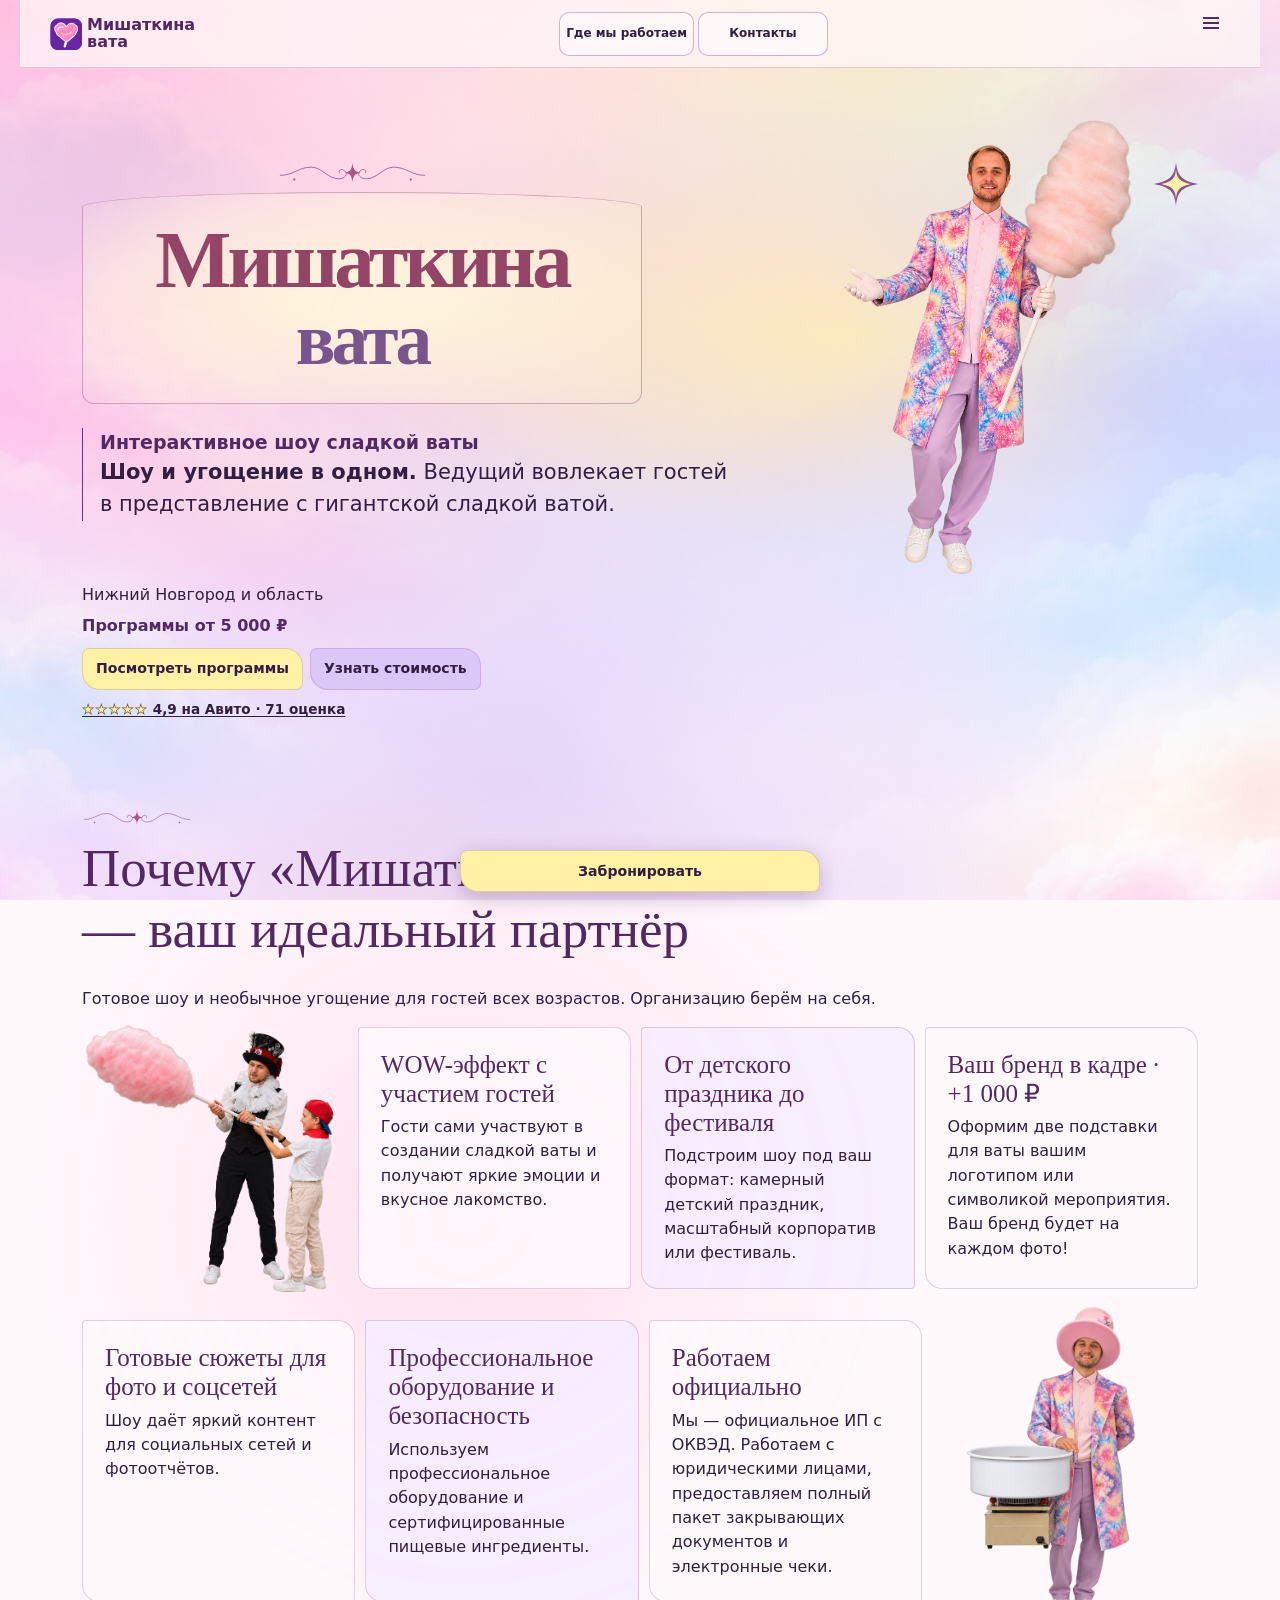
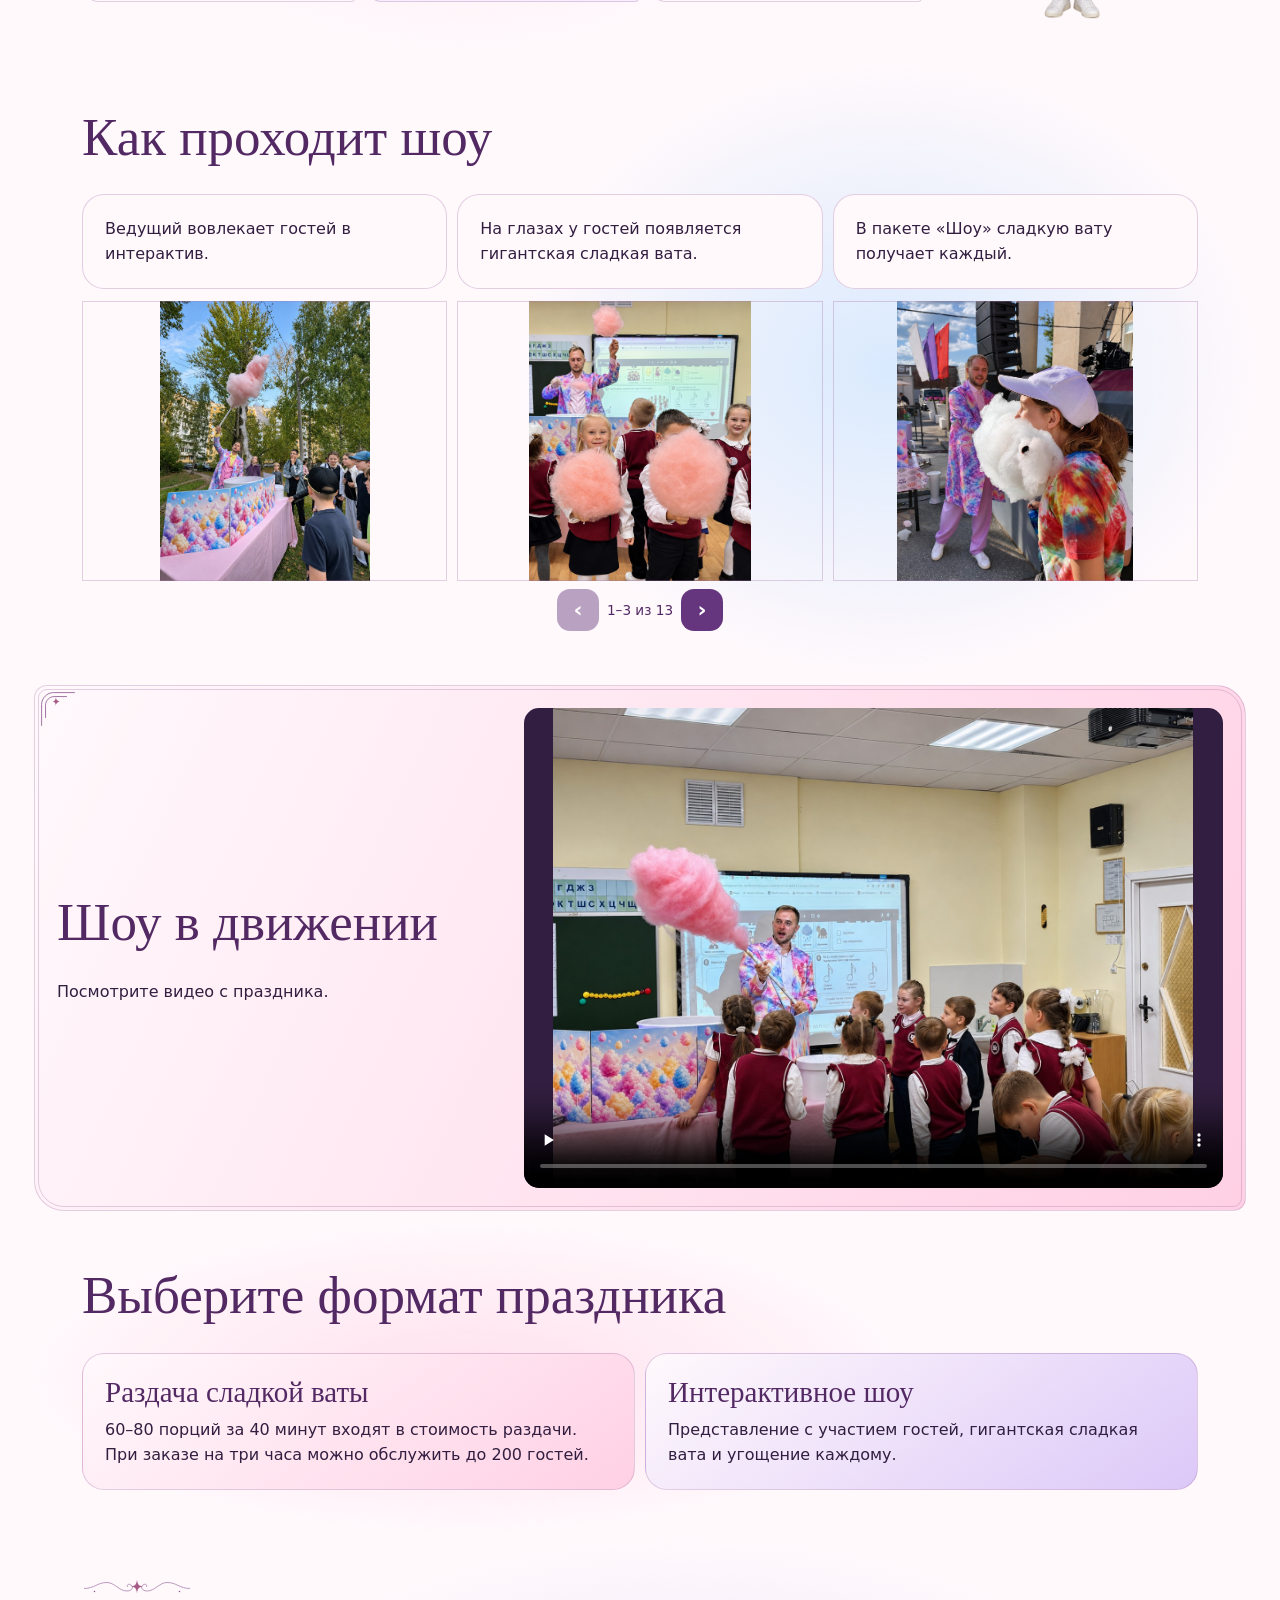
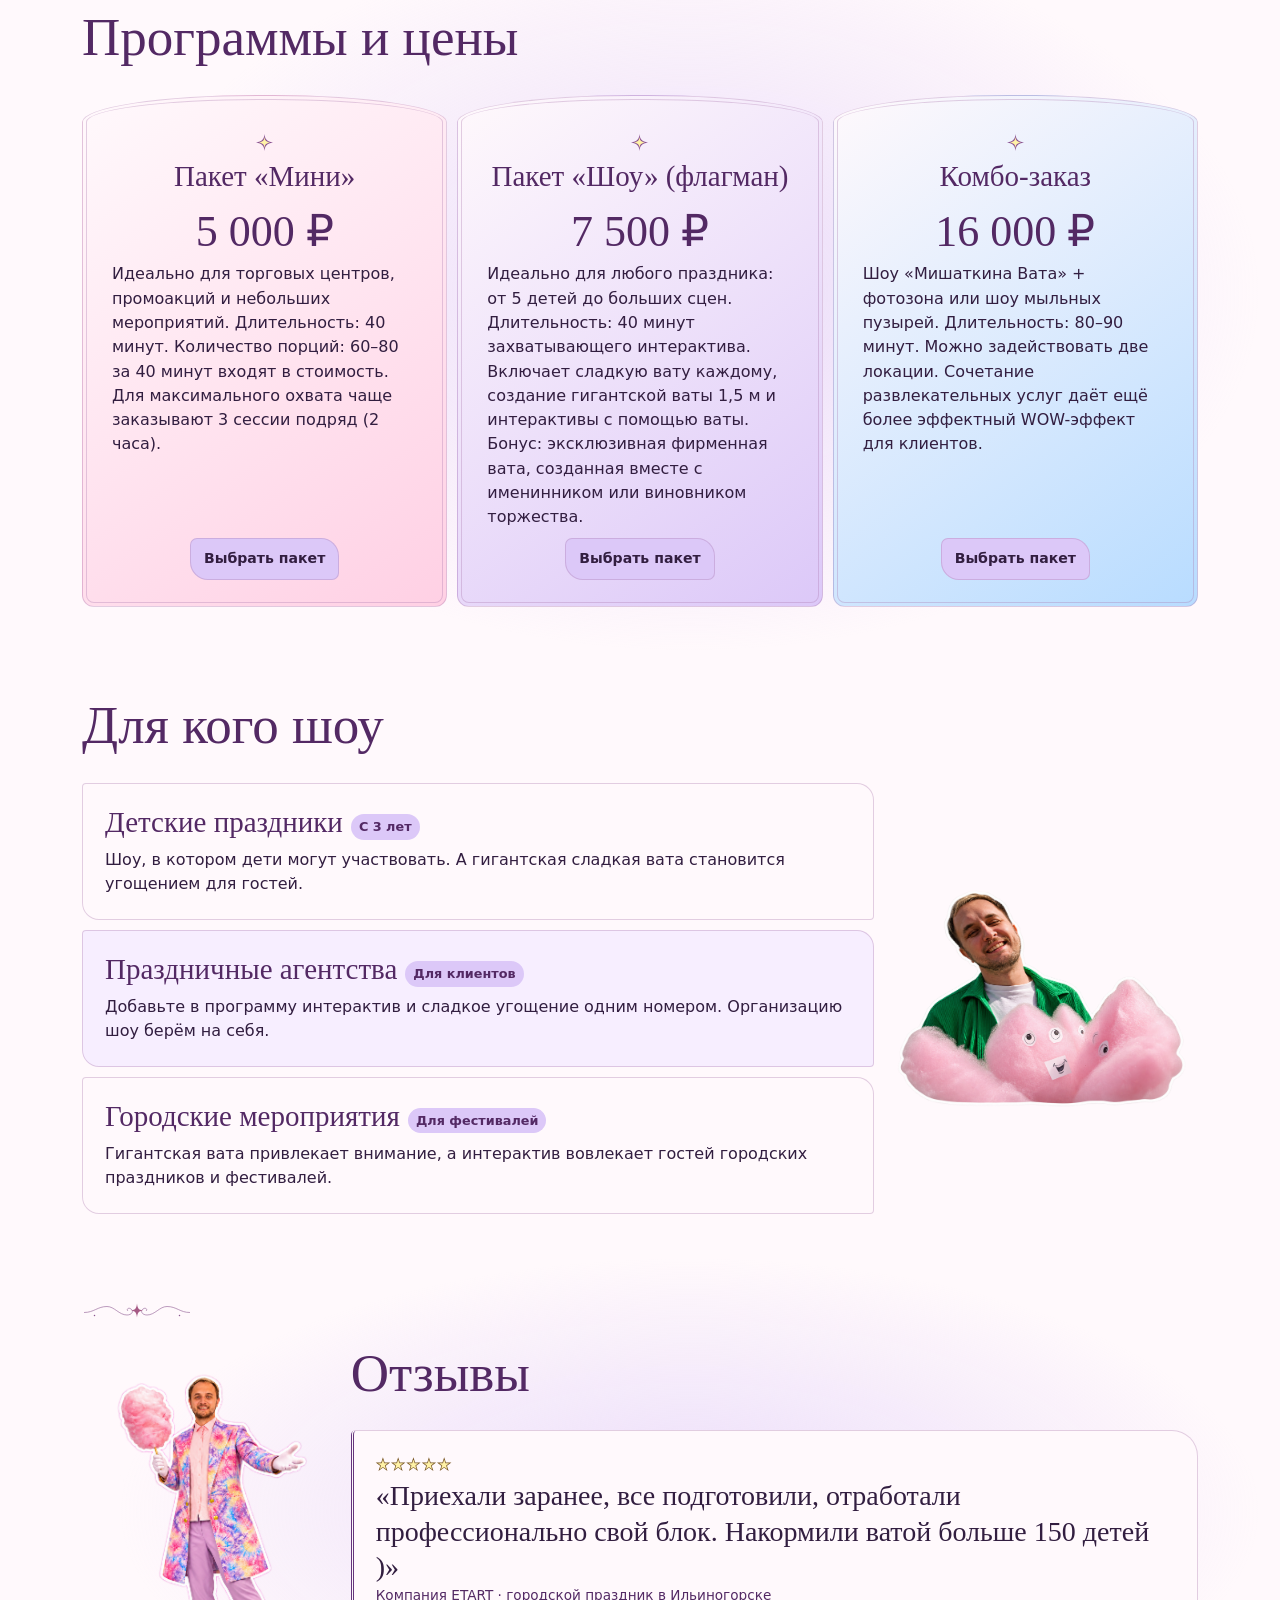
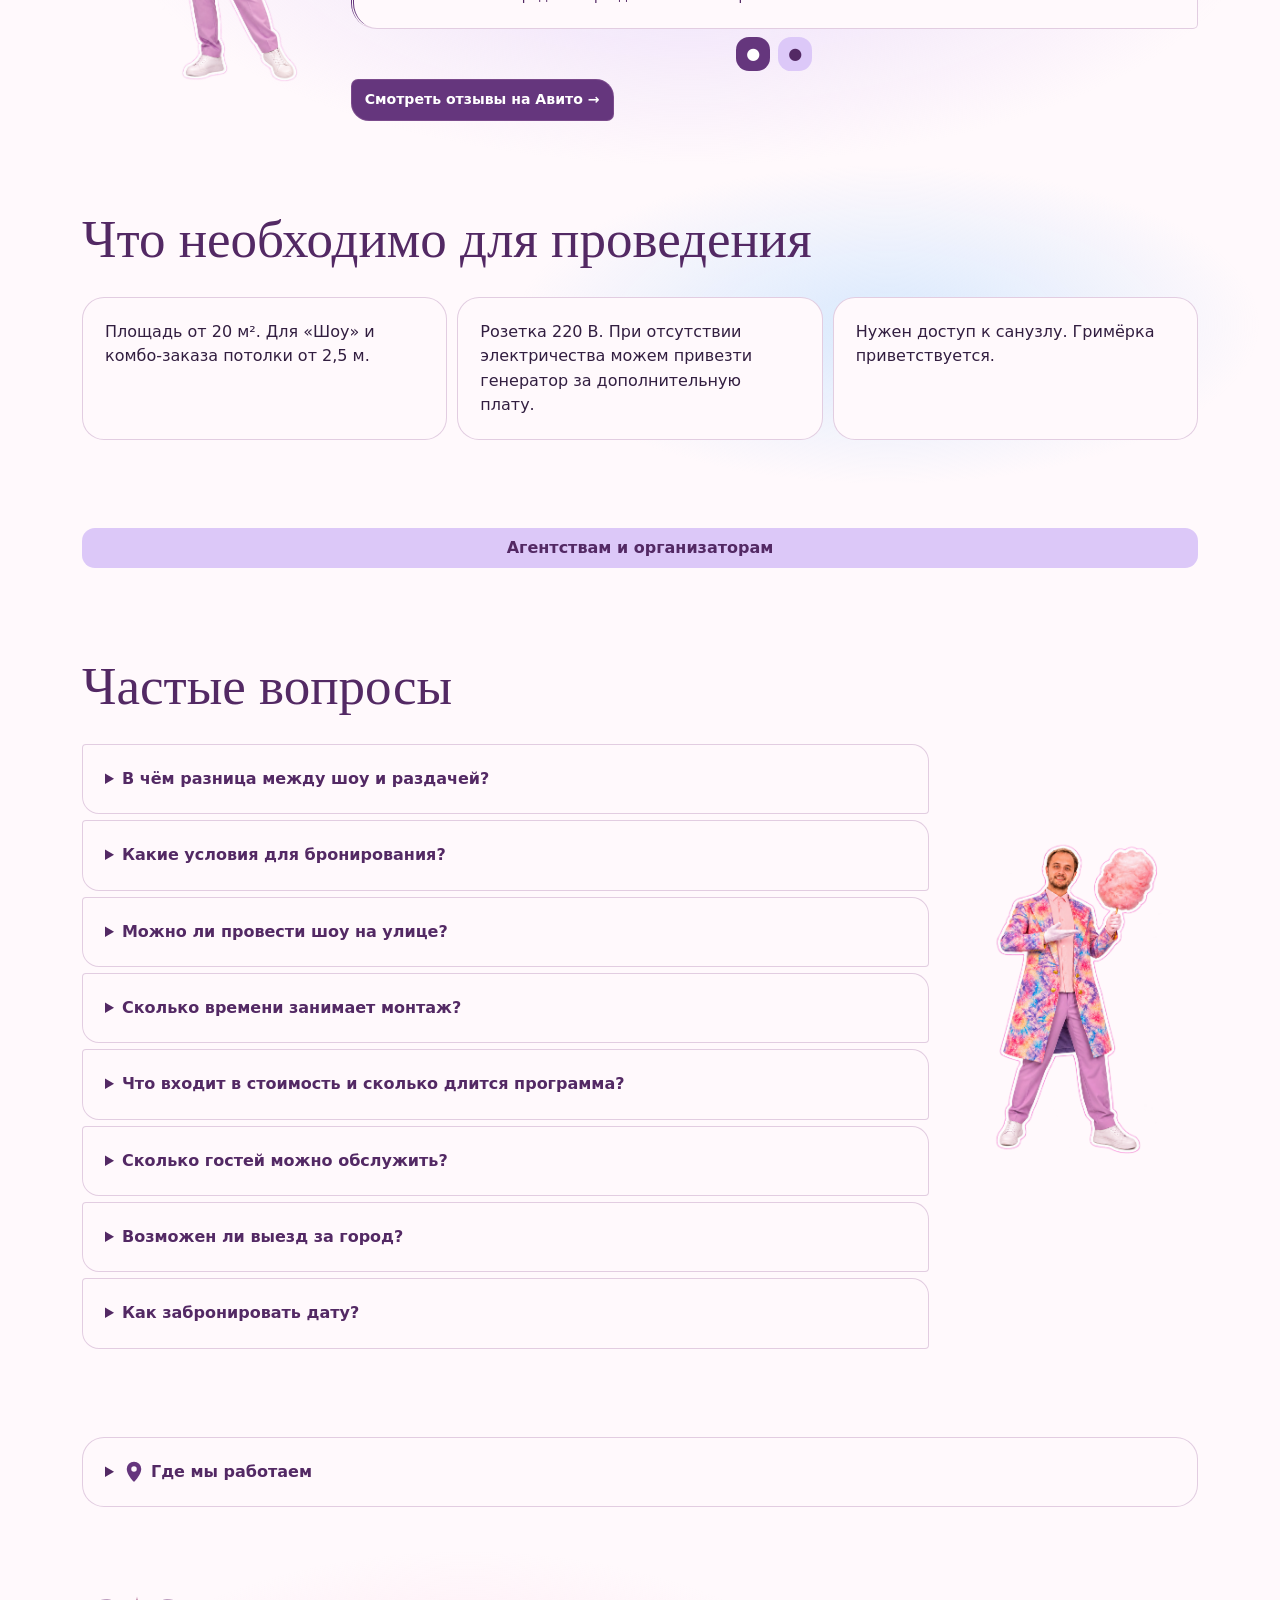
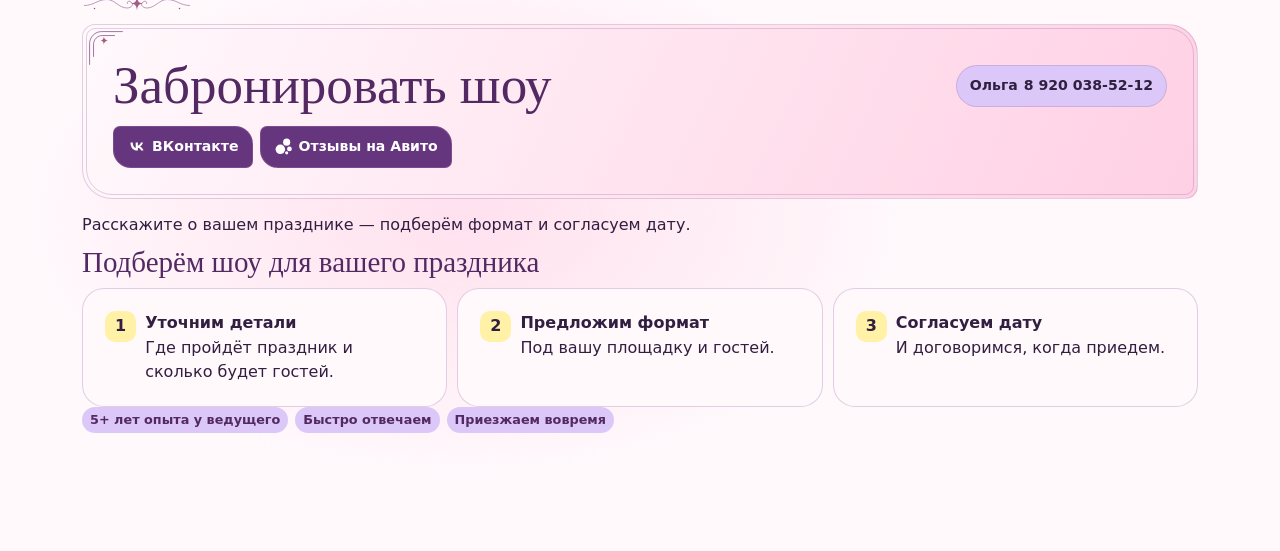
==== index.html @ 8c53e6db "Prepare Mishatkina Vata for GitHub Pages" ====
<!doctype html>
<html lang="ru">
<head><meta charset="utf-8"><meta name="viewport" content="width=device-width,initial-scale=1"><title>Мишаткина вата — шоу сладкой ваты в Нижнем Новгороде и области</title><meta name="description" content="Интерактивное шоу и раздача сладкой ваты в Нижнем Новгороде и области. Программы для праздников от 5 000 ₽."><link rel="icon" href="assets/heart.png"><link rel="stylesheet" href="style.css?v=booking-success"><script src="cases.js" defer></script><script src="site.js?v=pages-1" defer></script></head>
<body>
<header class="refined-header"><a class="brand" href="#top"><img src="assets/heart.png" width="36" height="36" alt=""><span>Мишаткина<br>вата</span></a><div class="header-flips"><details class="flip"><summary><span>Где мы работаем</span><span>Нижний Новгород и область</span></summary></details><details class="flip contact-flip"><summary aria-label="Контакты"><span>Контакты</span><span aria-hidden="true">×</span></summary><a href="tel:+79200385212"><span>Ольга</span><span>8 920 038-52-12</span></a></details></div><details id="menu"><summary aria-label="Меню">☰</summary><nav aria-label="Разделы сайта"><a href="#formats">Форматы</a><a href="#video">Видео</a><a href="#show">Как проходит шоу</a><a href="#prices">Программы и цены</a><a href="#reviews">Отзывы</a><a href="#region">Где мы работаем</a><a href="#partners">Партнёрство</a><a href="#faq">Частые вопросы</a><a href="#booking">Контакты и заявка</a></nav></details></header>
<main id="top">
<section class="intro">
<div class="intro-cover">
<div class="intro-copy">
<h1 class="carnival-title"><span>Мишаткина</span> <span>вата</span></h1>
<div class="intro-note">
<p class="intro-label">Интерактивное шоу сладкой ваты</p>
<p class="intro-description"><strong>Шоу и угощение в одном.</strong> Ведущий вовлекает гостей в представление с гигантской сладкой ватой.</p>
</div>
</div>
<img class="intro-host" src="assets/host.png" width="995" height="1580" alt="Ведущий с большой розовой сладкой ватой" fetchpriority="high">
</div>
<p>Нижний Новгород и область</p><p class="from">Программы от 5 000 ₽</p><div class="hero-actions"><a class="cta" href="#prices">Посмотреть программы</a><a class="cta secondary" href="#booking" data-book>Узнать стоимость</a></div>
<a class="rating" href="#reviews"><span class="rating-stars" aria-hidden="true">★★★★★</span> 4,9 на Авито · 71 оценка</a>
</section>
<section id="partners"><h2>Почему «Мишаткина Вата» — ваш идеальный партнёр</h2>
<p>Готовое шоу и необычное угощение для гостей всех возрастов. Организацию берём на себя.</p>
<div class="partner-layout"><div class="partner-row partner-row-left"><img src="assets/host-interactive.png" width="1254" height="1254" alt="Ведущий и ребёнок держат гигантскую сладкую вату" loading="lazy" decoding="async"><div class="perks"><article><h3>WOW-эффект с участием гостей</h3><p>Гости сами участвуют в создании сладкой ваты и получают яркие эмоции и вкусное лакомство.</p></article>
<article><h3>От детского праздника до фестиваля</h3><p>Подстроим шоу под ваш формат: камерный детский праздник, масштабный корпоратив или фестиваль.</p></article>
<article><h3>Ваш бренд в кадре · +1 000 ₽</h3><p>Оформим две подставки для ваты вашим логотипом или символикой мероприятия. Ваш бренд будет на каждом фото!</p></article></div></div><div class="partner-row"><div class="perks"><article><h3>Готовые сюжеты для фото и соцсетей</h3><p>Шоу даёт яркий контент для социальных сетей и фотоотчётов.</p></article>
<article><h3>Профессиональное оборудование и безопасность</h3><p>Используем профессиональное оборудование и сертифицированные пищевые ингредиенты.</p></article>
<article><h3>Работаем официально</h3><p>Мы — официальное ИП с ОКВЭД. Работаем с юридическими лицами, предоставляем полный пакет закрывающих документов и электронные чеки.</p></article></div><img src="assets/host-equipment.png" width="1024" height="1536" alt="Ведущий в розовой шляпе у аппарата для сладкой ваты" loading="lazy" decoding="async"></div></div></section>
<section id="show"><h2>Как проходит шоу</h2><ol class="show-flow"><li>Ведущий вовлекает гостей в интерактив.</li><li>На глазах у гостей появляется гигантская сладкая вата.</li><li>В пакете «Шоу» сладкую вату получает каждый.</li></ol>
<div class="gallery" aria-label="Карусель фотографий шоу">
<div class="gallery-track" tabindex="0" aria-label="Слайды: используйте стрелки или свайп">
<button class="gallery-slide" type="button" data-photo="assets/outside.jpg"><img src="assets/outside.jpg" alt="Шоу сладкой ваты на улице" loading="lazy"></button>
<button class="gallery-slide" type="button" data-photo="assets/guests.jpg"><img src="assets/guests.jpg" alt="Гости с розовой сладкой ватой" loading="lazy"></button>
<button class="gallery-slide" type="button" data-photo="assets/closeup.jpg"><img src="assets/closeup.jpg" alt="Ведущий и сладкая вата на площадке" loading="lazy"></button>
<button class="gallery-slide" type="button" data-photo="assets/gallery-1.webp"><img src="assets/gallery-1.webp" alt="Кадр с шоу сладкой ваты 4" loading="lazy"></button>
<button class="gallery-slide" type="button" data-photo="assets/gallery-2.webp"><img src="assets/gallery-2.webp" alt="Кадр с шоу сладкой ваты 5" loading="lazy"></button>
<button class="gallery-slide" type="button" data-photo="assets/gallery-3.webp"><img src="assets/gallery-3.webp" alt="Кадр с шоу сладкой ваты 6" loading="lazy"></button>
<button class="gallery-slide" type="button" data-photo="assets/gallery-4.webp"><img src="assets/gallery-4.webp" alt="Кадр с шоу сладкой ваты 7" loading="lazy"></button>
<button class="gallery-slide" type="button" data-photo="assets/gallery-5.webp"><img src="assets/gallery-5.webp" alt="Кадр с шоу сладкой ваты 8" loading="lazy"></button>
<button class="gallery-slide" type="button" data-photo="assets/gallery-6.webp"><img src="assets/gallery-6.webp" alt="Кадр с шоу сладкой ваты 9" loading="lazy"></button>
<button class="gallery-slide" type="button" data-photo="assets/gallery-7.webp"><img src="assets/gallery-7.webp" alt="Кадр с шоу сладкой ваты 10" loading="lazy"></button>
<button class="gallery-slide" type="button" data-photo="assets/gallery-8.webp"><img src="assets/gallery-8.webp" alt="Кадр с шоу сладкой ваты 11" loading="lazy"></button>
<button class="gallery-slide" type="button" data-photo="assets/gallery-9.webp"><img src="assets/gallery-9.webp" alt="Кадр с шоу сладкой ваты 12" loading="lazy"></button>
<a class="gallery-slide gallery-vk" href="https://vk.ru/mishatavata" target="_blank" rel="noopener noreferrer"><span>Больше фото и видео ВК →</span></a>
</div>
<div class="gallery-controls"><button type="button" data-gallery-prev aria-label="Предыдущий кадр">‹</button><span class="gallery-count" aria-live="polite">1 из 13</span><button type="button" data-gallery-next aria-label="Следующий кадр">›</button></div>
</div></section>
<section id="video"><div><h2>Шоу в движении</h2><p>Посмотрите видео с праздника.</p></div><video controls playsinline preload="none" poster="assets/show.jpg" aria-label="Видео шоу сладкой ваты"><source src="assets/show-video.mp4" type="video/mp4"><a href="assets/show-video.mp4">Открыть видео</a></video></section><section id="formats"><h2>Выберите формат праздника</h2><div class="format-grid"><article><h3>Раздача сладкой ваты</h3><p>60–80 порций за 40 минут входят в стоимость раздачи. При заказе на три часа можно обслужить до 200 гостей.</p></article><article><h3>Интерактивное шоу</h3><p>Представление с участием гостей, гигантская сладкая вата и угощение каждому.</p></article></div></section><section id="prices"><h2>Программы и цены</h2><div class="plans">
<article class="plan"><h3>Пакет «Мини»</h3><p class="price">5 000 ₽</p><p>Идеально для торговых центров, промоакций и небольших мероприятий. Длительность: 40 минут. Количество порций: 60–80 за 40 минут входят в стоимость. Для максимального охвата чаще заказывают 3 сессии подряд (2 часа).</p><a class="cta secondary" href="#booking" data-book data-package="Пакет «Мини»">Выбрать пакет</a></article>
<article class="plan"><h3>Пакет «Шоу» (флагман)</h3><p class="price">7 500 ₽</p><p>Идеально для любого праздника: от 5 детей до больших сцен. Длительность: 40 минут захватывающего интерактива. Включает сладкую вату каждому, создание гигантской ваты 1,5 м и интерактивы с помощью ваты. Бонус: эксклюзивная фирменная вата, созданная вместе с именинником или виновником торжества.</p><a class="cta secondary" href="#booking" data-book data-package="Пакет «Шоу» (флагман)">Выбрать пакет</a></article>
<article class="plan"><h3>Комбо-заказ</h3><p class="price">16 000 ₽</p><p>Шоу «Мишаткина Вата» + фотозона или шоу мыльных пузырей. Длительность: 80–90 минут. Можно задействовать две локации. Сочетание развлекательных услуг даёт ещё более эффектный WOW-эффект для клиентов.</p><a class="cta secondary" href="#booking" data-book data-package="Комбо-заказ">Выбрать пакет</a></article>
</div></section>


<section id="audience">
<h2>Для кого шоу</h2><div class="audience-layout">
<ul class="audience-cards" role="list">
<li><div class="audience-top"><h3>Детские праздники</h3><span>С 3 лет</span></div><p>Шоу, в котором дети могут участвовать. А гигантская сладкая вата становится угощением для гостей.</p></li>
<li><div class="audience-top"><h3>Праздничные агентства</h3><span>Для клиентов</span></div><p>Добавьте в программу интерактив и сладкое угощение одним номером. Организацию шоу берём на себя.</p></li>
<li><div class="audience-top"><h3>Городские мероприятия</h3><span>Для фестивалей</span></div><p>Гигантская вата привлекает внимание, а интерактив вовлекает гостей городских праздников и фестивалей.</p></li>
</ul><img class="audience-figure" src="assets/host-audience.png" width="1448" height="1086" alt="" loading="lazy" decoding="async"></div>
</section>

<section id="cases" hidden><h2>Наши праздники</h2><p>Реальные мероприятия, яркие эмоции и сладкие впечатления.</p><div class="case-grid"></div></section><section id="reviews" class="host-section"><div class="host-section-content"><h2>Отзывы</h2><div class="review" aria-live="polite"><div class="stars" aria-label="Пять звёзд">★★★★★</div><blockquote></blockquote><p class="author"></p></div><div class="dots" aria-label="Выбор отзыва"></div><a class="more" href="https://www.avito.ru/nizhniy_novgorod/predlozheniya_uslug/saharnaya_vata_detskiy_den_rozhdeniya_krio-shou_2878155820">Смотреть отзывы на Авито →</a></div><img class="section-host" src="assets/host-reviews.png" width="1122" height="1402" alt="" loading="lazy" decoding="async"></section>
<section id="venue"><h2>Что необходимо для проведения</h2><ul class="show-flow"><li>Площадь от 20 м². Для «Шоу» и комбо-заказа потолки от 2,5 м.</li><li>Розетка 220 В. При отсутствии электричества можем привезти генератор за дополнительную плату.</li><li>Нужен доступ к санузлу. Гримёрка приветствуется.</li></ul></section><aside class="agency"><details class="flip"><summary><span>Агентствам и организаторам</span><span>Скидка 10% при заказе от 3 шоу в месяц</span></summary></details></aside>
<section id="faq" class="host-section"><div class="host-section-content"><h2>Частые вопросы</h2>
<details><summary>В чём разница между шоу и раздачей?</summary><p>При раздаче гости получают угощение, а в «Шоу» участвуют в представлении. Сравните варианты в разделе <a href="#formats">«Форматы»</a>.</p></details>
<details><summary>Какие условия для бронирования?</summary><p>Условия для партнёров: предоплата 20% для бронирования даты.</p></details>
<details><summary>Можно ли провести шоу на улице?</summary><p>Да, в сухую безветренную погоду. Если на площадке нет электричества, можем привезти генератор за дополнительную плату.</p></details>
<details><summary>Сколько времени занимает монтаж?</summary><p>Около 30 минут на монтаж и 20 минут на демонтаж.</p></details>
<details><summary>Что входит в стоимость и сколько длится программа?</summary><p>Состав и длительность каждого пакета указаны в <a href="#prices">«Программах и ценах»</a>.</p></details><details><summary>Сколько гостей можно обслужить?</summary><p>При заказе трёхчасовой раздачи — до 200 гостей.</p></details><details><summary>Возможен ли выезд за город?</summary><p>Да, за дополнительную плату.</p></details><details><summary>Как забронировать дату?</summary><p>Свяжитесь с Ольгой по телефону или во ВКонтакте, чтобы обсудить формат и дату.</p></details></div><img class="section-host" src="assets/host-faq.png" width="1122" height="1402" alt="" loading="lazy" decoding="async"></section><section id="region"><details><summary><svg class="region-pin" viewBox="0 0 24 24" width="24" height="24" aria-hidden="true" focusable="false"><path fill="currentColor" fill-rule="evenodd" d="M12 1.75a7.25 7.25 0 0 0-7.25 7.25c0 5.02 5.81 11.54 6.47 12.27a1.05 1.05 0 0 0 1.56 0c.66-.73 6.47-7.25 6.47-12.27A7.25 7.25 0 0 0 12 1.75Zm0 4.5a2.75 2.75 0 1 0 0 5.5 2.75 2.75 0 0 0 0-5.5Z"/></svg><strong>Где мы работаем</strong></summary><p>Нижний Новгород и область: выезжаем в Бор, Дзержинск, Богородск и Кстово. Выезд за пределы Нижнего Новгорода — за дополнительную плату.</p></details></section>
<section id="booking"><div class="booking-contact"><div class="booking-contact-head"><h2>Забронировать шоу</h2><a class="booking-phone" href="tel:+79200385212"><span>Ольга</span><strong>8 920 038-52-12</strong></a></div><div class="social-links"><a class="social-button" href="https://vk.ru/mishatavata"><svg class="social-icon" viewBox="0 0 24 24" aria-hidden="true" focusable="false"><path fill="currentColor" d="M13.1 17.2C7.6 17.2 4.5 13.4 4.4 7h2.8c.1 4.6 2.2 6.6 3.8 7V7h2.7v4c1.6-.2 3.2-2 3.8-4h2.7c-.5 2.4-2.3 4.2-3.6 4.9 1.3.6 3.4 2.3 4.2 5.3h-3c-.6-1.9-2.1-3.4-4.1-3.6v3.6z"/></svg>ВКонтакте</a><a class="social-button" href="https://www.avito.ru/nizhniy_novgorod/predlozheniya_uslug/saharnaya_vata_detskiy_den_rozhdeniya_krio-shou_2878155820"><svg class="social-icon" viewBox="0 0 24 24" aria-hidden="true" focusable="false" fill="currentColor"><circle cx="8" cy="15.5" r="6"/><circle cx="16" cy="6.5" r="4.5"/><circle cx="19.5" cy="15" r="3"/><circle cx="16" cy="20" r="2"/></svg>Отзывы на Авито</a></div></div>
<div class="booking-guide"><p class="booking-invitation">Расскажите о вашем празднике — подберём формат и согласуем дату.</p>
<h3>Подберём шоу для вашего праздника</h3>
<ol class="booking-steps" role="list">
<li><span aria-hidden="true">1</span><div><strong>Уточним детали</strong><br>Где пройдёт праздник и сколько будет гостей.</div></li>
<li><span aria-hidden="true">2</span><div><strong>Предложим формат</strong><br>Под вашу площадку и гостей.</div></li>
<li><span aria-hidden="true">3</span><div><strong>Согласуем дату</strong><br>И договоримся, когда приедем.</div></li>
</ol>
<ul class="booking-promises" role="list"><li><strong>5+</strong> лет опыта у ведущего</li><li>Быстро отвечаем</li><li>Приезжаем вовремя</li></ul>
</div><div id="formbox" hidden><p class="notice">Онлайн-заявки пока недоступны. Чтобы согласовать дату, позвоните Ольге.</p><a class="cta" href="tel:+79200385212">Позвонить</a></div></section>
</main><div class="bottom-book"><a class="cta" href="#booking">Забронировать</a></div><dialog id="photo"><div class="photo-tools"><button type="button" data-photo-prev aria-label="Предыдущее фото">‹</button><button type="button" data-photo-next aria-label="Следующее фото">›</button><button type="button" data-photo-close aria-label="Закрыть фото">×</button></div><img alt=""></dialog>
</body></html>
---- style.css ----
:root{--pink:#ffaece;--rose:#ffd0e4;--blue:#b8dcff;--lilac:#dcc8f8;--accent:#fff2a6;--ink:#321e40;--plum:#532964;--purple:#65367d;--paper:#fff9fc;--line:#a777ab55;--display:"Baskerville Old Face",Georgia,serif;--body:"Segoe UI",system-ui,sans-serif;--radius:22px;font:16px/1.52 var(--body);color:var(--ink);background:var(--paper)}
*{box-sizing:border-box}[hidden]{display:none!important}
html::before{content:"";position:fixed;inset:0;z-index:-1;background:radial-gradient(ellipse at 13% 16%,#ffaece8c,transparent 53%),radial-gradient(ellipse at 88% 41%,#b8dcff8a,transparent 55%),radial-gradient(ellipse at 40% 87%,#dcc8f8b0,transparent 58%),radial-gradient(ellipse at 67% 7%,#fff2a695,transparent 43%),linear-gradient(#fff9fc42,#fff9fc59),url("assets/clouds.jpg") center/cover no-repeat;pointer-events:none}
body{margin:0 auto;max-width:1240px;padding-bottom:calc(74px + env(safe-area-inset-bottom))}
a{color:inherit;text-underline-offset:.18em}a,button,summary{-webkit-tap-highlight-color:transparent}
:focus-visible{outline:3px solid var(--purple);outline-offset:3px}
h1,h2,h3,p,blockquote,figure{margin:0}h2,h3{font-family:var(--display);color:var(--plum);line-height:1.16}h2{font-size:clamp(30px,4.5vw,53px);font-weight:400;margin-bottom:.5em;text-wrap:balance}h3{font-size:clamp(20px,2.4vw,29px);font-weight:400;margin-bottom:.3em}button,input,textarea,select{font:inherit}img,video{max-width:100%}button,summary{cursor:pointer}
header{display:flex;align-items:center;justify-content:space-between;gap:8px;position:sticky;top:0;z-index:5;padding:8px clamp(8px,3vw,30px);background:transparent}
.brand{display:flex;align-items:center;gap:5px;text-decoration:none;font-weight:800;font-size:13px;line-height:1.05;color:var(--plum)}.brand img{width:28px;height:28px}.header-flips{display:flex;gap:5px;align-items:center}.header-flips .flip{max-width:150px}.flip{position:relative}.flip summary{list-style:none;display:grid;place-items:center;min-height:40px;border-radius:13px;background:var(--purple);color:white;text-align:center;padding:5px 8px;font-weight:700;font-size:12px;line-height:1.14}.flip summary::-webkit-details-marker,#menu summary::-webkit-details-marker{display:none}.flip summary span+span,.flip[open] summary span:first-child{display:none}.flip[open] summary span+span{display:block}.contact-flip[open] summary{position:absolute;right:1px;padding:3px;min-width:22px;background:transparent}.contact-flip>a{display:grid;text-align:center;align-content:center;min-height:40px;padding:4px 25px 4px 6px;border-radius:13px;background:var(--purple);color:white;font-size:11px;line-height:1.15;white-space:nowrap}.contact-flip>a span+span{font-weight:750}
.refined-header{
  min-height:58px;gap:clamp(4px,1vw,12px);background:#fff6f7ee;
  border-bottom:1px solid #a777ab54;
}
@supports (backdrop-filter:blur(8px)){
  .refined-header{background:#fff6f7bf;backdrop-filter:blur(12px)}
}
.refined-header .brand{
  flex:none;font-family:Manrope,"Segoe UI",system-ui,sans-serif;font-weight:600;
}
.refined-header .brand img{display:block;width:clamp(23px,6vw,32px);height:auto}
.refined-header .header-flips{gap:4px;justify-content:center}
.refined-header .flip summary,.refined-header .contact-flip>a{
  min-height:44px;border:1px solid #9463aa75;border-radius:10px;
  color:var(--ink);background:#fff9fcab;font-weight:650;padding-inline:6px;
}
.refined-header .flip summary:hover,.refined-header .contact-flip>a:hover{background:#f1e4fa}
.refined-header .contact-flip>a{padding-inline:5px 22px}
.refined-header .contact-flip[open] summary{border:0;background:transparent;padding-inline:3px}
.refined-header #menu summary{
  display:grid;place-items:center;width:38px;min-height:44px;padding:0;
  font-size:0;
}
.refined-header #menu summary::before{
  content:"";width:16px;height:1.5px;background:currentColor;box-shadow:0 -5px currentColor,0 5px currentColor;
}
@media(min-width:768px){.refined-header{min-height:68px}}
@media(max-width:365px){
  .refined-header .brand{font-size:12px}
  .refined-header .header-flips .flip{max-width:115px}
  .refined-header #menu summary{width:32px}
}
#menu summary{list-style:none;padding:5px 9px;color:var(--plum);font-size:21px}nav{position:absolute;right:10px;top:100%;display:grid;border:1px solid var(--line);border-radius:16px;background:var(--paper);padding:8px;box-shadow:0 12px 32px #53296426;max-height:75vh;overflow:auto}nav a{padding:7px 12px;text-decoration:none}nav a:hover{background:var(--lilac)}
main>section,.agency{padding:clamp(17px,4vw,44px) clamp(14px,5vw,62px);scroll-margin-top:65px}
main>section:is(#partners,#prices,#reviews,#booking)::before{content:"";display:block;width:110px;height:19px;margin-bottom:10px;background:url("assets/carnival-flourish.svg") center/contain no-repeat}
.intro{padding-top:clamp(14px,3vw,38px)}.intro-cover{position:relative;isolation:isolate;display:grid;grid-template-columns:minmax(0,1fr) minmax(0,33%);align-items:center;gap:clamp(6px,3vw,36px)}.intro-host,.section-host,.audience-figure,.partner-row>img{display:block;width:100%;height:auto;object-fit:contain}.intro-host{max-height:470px}.balloon-title img{display:block;width:100%;height:auto;max-width:585px}
.carnival-title {
  position:relative;isolation:isolate;text-align:center;width:min(100%,560px);
  padding:clamp(10px,2vw,27px) clamp(3px,1.4vw,18px);
  border:1px solid #ab73978c;border-radius:49% 49% 12px 12px / 15px 15px 12px 12px;
  background:radial-gradient(ellipse,#fff7d9d9 18%,#fff4dd85 62%,transparent 100%);
  font-family:"Cormorant Garamond",Georgia,serif;font-weight:600;font-synthesis:none;
  font-size:clamp(27px,7.6vw,48px);line-height:1.02;letter-spacing:-.048em;
}
.carnival-title span{display:block;color:#944467}
.carnival-title span+span{font-size:.91em;color:#78568d;margin-top:.025em}
.intro-copy:has(.carnival-title)::before{margin-inline:auto}@media(min-width:1200px){.intro-copy:has(.carnival-title)::before{margin-inline:0;margin-left:195px}}
.intro-cover:has(.carnival-title) .intro-note{font-size:1rem}
@media(min-width:650px){.carnival-title{font-size:clamp(45px,6.3vw,81px)}}.intro-note{margin-top:clamp(10px,2vw,24px);border-left:1px solid var(--purple);padding-left:clamp(7px,1.5vw,17px)}.intro-label{color:var(--plum);font-weight:750;font-size:clamp(13px,1.65vw,19px)}.intro-description{font-size:clamp(13px,2vw,21px)}.intro>p{margin-top:7px}.from,.price{font-weight:800;color:var(--plum)}.rating{display:inline-block;margin-top:9px;font-size:.85rem;font-weight:700}.rating-stars,.stars{color:var(--accent);-webkit-text-stroke:.7px #795727;letter-spacing:1px}
.hero-actions,.social-links,.booking-promises{display:flex;flex-wrap:wrap;gap:7px;margin-top:9px}.cta,.more,.social-button,.booking-phone,.gallery-vk span{display:inline-flex;align-items:center;justify-content:center;gap:6px;min-height:42px;padding:7px 13px;border:1px solid var(--line);border-radius:999px;background:var(--accent);color:var(--ink);font-weight:750;font-size:.88rem;text-decoration:none;text-align:center;line-height:1.2}.cta:hover{background:#ffe98c}.secondary,.booking-phone{background:var(--lilac)}.secondary:hover,.booking-phone:hover{background:var(--rose)}.more,.social-button,.gallery-vk span{background:var(--purple);color:white}.more{margin-top:8px}.social-icon{width:19px;height:19px;flex:none}
.bottom-book{position:fixed;z-index:4;inset:auto 0 0;display:flex;justify-content:center;padding:8px 13px calc(8px + env(safe-area-inset-bottom));pointer-events:none}.bottom-book .cta{pointer-events:auto;width:min(100%,360px);box-shadow:0 5px 20px #53296448}
 .perks,.plans,.audience-cards,.format-grid,.booking-steps,.show-flow,.case-grid{display:grid;gap:10px}.audience-cards,.booking-steps,.booking-promises,.show-flow{margin:0;padding:0;list-style:none}.plan,.format-grid article,.audience-cards li, .perks article,.booking-steps li,.review,#faq details,#region details,.show-flow li,.booking-contact,form,.case-card,#video{border:1px solid var(--line);border-radius:var(--radius);padding:clamp(10px,2vw,22px);background:var(--paper);min-width:0}.plan,.format-grid article{background:linear-gradient(145deg,var(--paper),var(--rose))}.plan:nth-child(2),.format-grid article:nth-child(2){background:linear-gradient(145deg,var(--paper),var(--lilac))}.plan:nth-child(3){background:linear-gradient(145deg,var(--paper),var(--blue))}.plan{position:relative;display:flex;flex-direction:column;gap:8px;border-radius:48% 48% 12px 12px / 27px 27px 12px 12px;padding:clamp(21px,3vw,38px) clamp(15px,2.4vw,29px) clamp(15px,2.4vw,26px);outline:1px solid var(--line);outline-offset:-5px}.plan .cta{align-self:flex-start;margin-top:auto}.price{font:400 clamp(30px,3.5vw,44px)/1 var(--display);font-variant-numeric:lining-nums tabular-nums}
.partner-layout,.audience-layout,.host-section{display:grid;gap:12px;align-items:center}.partner-layout{margin-top:12px}.partner-row{display:grid;grid-template-columns:minmax(0,1fr) minmax(0,24%);align-items:center;gap:8px}.partner-row-left{grid-template-columns:minmax(0,24%) minmax(0,1fr)}.partner-row>img{max-height:315px}.section-host{max-height:320px}.host-section{grid-template-columns:minmax(0,1fr) minmax(0,23%)}#reviews.host-section{grid-template-columns:minmax(0,23%) minmax(0,1fr)}#reviews .section-host{grid-area:1/1}#reviews .host-section-content{grid-area:1/2}.audience-figure{max-width:290px;justify-self:center}.audience-top{display:flex;flex-wrap:wrap;gap:4px 8px;align-items:center}.audience-top span,.booking-promises li{background:var(--lilac);color:var(--plum);border-radius:99px;padding:3px 8px;font-size:.8rem;font-weight:700}
.gallery{margin-top:12px}.gallery-track{position:relative;display:flex;gap:10px;overflow-x:auto;scroll-snap-type:x mandatory;scrollbar-width:none;overscroll-behavior-x:contain}.gallery-slide{flex:0 0 100%;min-width:0;height:clamp(190px,65vw,370px);scroll-snap-align:start;border:0;background:transparent;padding:0}.gallery-slide img{display:block;width:100%;height:100%;object-fit:contain}.gallery-slide[data-photo]{cursor:zoom-in}.gallery-vk{display:grid;place-items:center;background:linear-gradient(135deg,var(--rose),var(--lilac));border-radius:var(--radius);text-decoration:none;padding:8px}.gallery-controls,.photo-tools,.dots{display:flex;justify-content:center;align-items:center;gap:8px;margin-top:8px}.gallery-controls button,.photo-tools button,.dots button{border:0;border-radius:13px;background:var(--purple);color:white;min-width:42px;min-height:42px;font-weight:700}.gallery-controls button,.photo-tools button{font-size:22px}.gallery-controls button:disabled{opacity:.45;cursor:default}.dots button{min-width:34px;min-height:34px;background:var(--lilac);color:var(--plum)}.dots button[aria-pressed=true]{background:var(--purple);color:white}.author,.notice,.gallery-count,small{font-size:.85rem;color:var(--plum)}
#photo{border:0;background:transparent;color:white;padding:0;max-width:calc(100vw - 24px);max-height:calc(100dvh - 20px)}#photo img{display:block;width:auto;height:auto;max-height:calc(100dvh - 80px);margin-inline:auto}.photo-tools{margin:0 0 7px}dialog::backdrop{background:#281432e8}#video{width:calc(100% - 28px);margin:10px auto;background:linear-gradient(135deg,var(--paper),var(--lilac));display:grid;gap:12px}video{display:block;width:100%;max-height:480px;border-radius:15px;background:var(--ink)}
.agency .flip summary{background:var(--lilac);color:var(--plum);font-size:1rem}#faq details+details{margin-top:6px}#faq details p,#region details p{margin-top:6px}#faq summary,#region summary{color:var(--plum);font-weight:700}.region-pin{vertical-align:middle;margin-right:5px;color:var(--purple)}
.booking-contact{background:linear-gradient(115deg,var(--rose),var(--lilac))}.booking-contact-head{display:flex;flex-wrap:wrap;align-items:center;justify-content:space-between;gap:8px}.booking-contact h2{margin:0}.booking-guide{margin-top:14px}.booking-invitation{margin-bottom:9px}.booking-steps li{display:flex;gap:9px}.booking-steps li>span{border-radius:10px;background:var(--accent);align-self:start;padding:3px 10px;font-weight:800}
form{display:grid;gap:10px;margin:15px 0 0;max-width:750px}label{display:grid;gap:3px}input,select,textarea{width:100%;min-width:0;color:var(--ink);border:1px solid var(--line);border-radius:9px;background:white;padding:8px}.consent{display:grid;grid-template-columns:auto minmax(0,1fr);align-items:start}.consent input{width:auto;accent-color:var(--purple)}
@media(min-width:650px){.format-grid,.case-grid{grid-template-columns:repeat(2,minmax(0,1fr))}.gallery-slide{flex-basis:calc((100% - 10px)/2);height:280px}.show-flow,.plans,.booking-steps{grid-template-columns:repeat(3,minmax(0,1fr))}.intro-cover{grid-template-columns:minmax(0,1fr) minmax(0,38%)}#video{grid-template-columns:minmax(0,.65fr) minmax(0,1fr);align-items:center}.audience-layout{grid-template-columns:minmax(0,1fr) minmax(0,28%)}}
@media(min-width:950px){.gallery-slide{flex-basis:calc((100% - 20px)/3)}.partner-row  .perks{grid-template-columns:repeat(3,minmax(0,1fr))}.header-flips .flip{max-width:none}.flip summary{min-width:130px}.contact-flip[open] summary{min-width:22px}.brand{font-size:16px}}
@media(max-width:365px){.brand img{display:none}.flip summary{font-size:11px}.hero-actions .cta{font-size:12px;padding-inline:9px}}
@media(prefers-reduced-motion:no-preference){.cta,.social-button{transition:background-color .18s ease}}
main > #reviews::before{grid-column:1/-1;margin-bottom:0}#reviews .section-host{grid-area:2/1}#reviews .host-section-content{grid-area:2/2}.host-section-content,.intro-copy,.header-flips{min-width:0}

/* An airy vignette, separate from the original cutouts and photos. */
.intro-cover::before {
  content:"";position:absolute;inset:-12% 0;z-index:-1;mask-image:radial-gradient(ellipse closest-side,#000 38%,transparent 100%);pointer-events:none;
  background:radial-gradient(ellipse at 68% 49%,#fff2a6a3,transparent 50%),
             radial-gradient(ellipse at 85% 45%,#ffd0e4bc,transparent 56%);
}
.intro-copy::before {
  content:"";display:block;width:clamp(88px,23%,170px);aspect-ratio:220/38;margin:0 0 5px 2px;
  background:url("assets/carnival-flourish.svg") center/contain no-repeat;
}
.intro-cover::after {
  content:"";position:absolute;right:0;top:12%;width:clamp(15px,3.5vw,44px);aspect-ratio:1;pointer-events:none;
  background:url("assets/carnival-star.svg") center/contain no-repeat;
}
main > #partners,main > #formats,main > #booking {
  background:radial-gradient(ellipse closest-side at 36% 50%,#ffd0e497,transparent 100%);
}
main > #show,main > #venue { background:radial-gradient(ellipse closest-side at 70% 50%,#b8dcff88,transparent 100%); }
main > #prices,main > #reviews { background:radial-gradient(ellipse closest-side at 54% 50%,#dcc8f896,transparent 100%); }
.plan::before {
  content:"";display:block;width:17px;height:17px;margin:0 auto 1px;
  background:url("assets/carnival-star.svg") center/contain no-repeat;
}
.plan h3,.plan .price{text-align:center}
.plan .cta{align-self:center}
.booking-contact,#video,.case-card{
  background-image:url("assets/carnival-corner.svg"),linear-gradient(115deg,#fff9fc,#ffd0e4);
  background-size:38px auto,auto;background-position:5px 5px,center;background-repeat:no-repeat;
  border-radius:13px 30px 13px 30px;
}
.booking-contact,#video{outline:1px solid var(--line);outline-offset:-5px}
.booking-contact{padding:clamp(16px,3vw,30px)}
.perks article,#faq details,.audience-cards li {border-radius:4px 17px 4px 17px;background:#fff9fce8}
.perks h3{overflow-wrap:anywhere;font-size:clamp(19px,2vw,25px)}.perks article:nth-child(2n),.audience-cards li:nth-child(2n){background:#f7edffed}
.review{border-radius:5px 26px 5px 26px;border-inline-start:3px double var(--purple)}
.review blockquote{font-family:var(--display);font-size:clamp(20px,2.5vw,28px);line-height:1.28}
.gallery-slide[data-photo] {outline:1px solid var(--line);outline-offset:-1px;}
.gallery-slide:focus-visible {outline:3px solid var(--purple);outline-offset:-4px}
.cta,.more,.social-button,.gallery-vk span{border-radius:7px 18px 7px 18px}
@media (max-width:649px){.partner-row .perks{gap:6px}.partner-row .perks h3{font-size:19px}.intro-cover::before{inset:-7% 0}.intro-cover::after{top:2%}}
@media (prefers-reduced-motion:no-preference){.plan .cta:hover,.hero-actions .cta:hover{box-shadow:0 3px 12px #53296422}}

#booking-success {
  width: min(440px, calc(100% - 32px));
  box-sizing: border-box;
  padding: clamp(20px, 5vw, 32px);
  border: 1px solid var(--line);
  border-radius: var(--radius);
  background: linear-gradient(140deg, var(--paper), var(--lilac));
  color: var(--ink);
  text-align: center;
  box-shadow: 0 18px 60px #28143255;
}
#booking-success h2 { margin: 0 0 10px; color: var(--plum); }
#booking-success p { margin: 0 0 18px; }
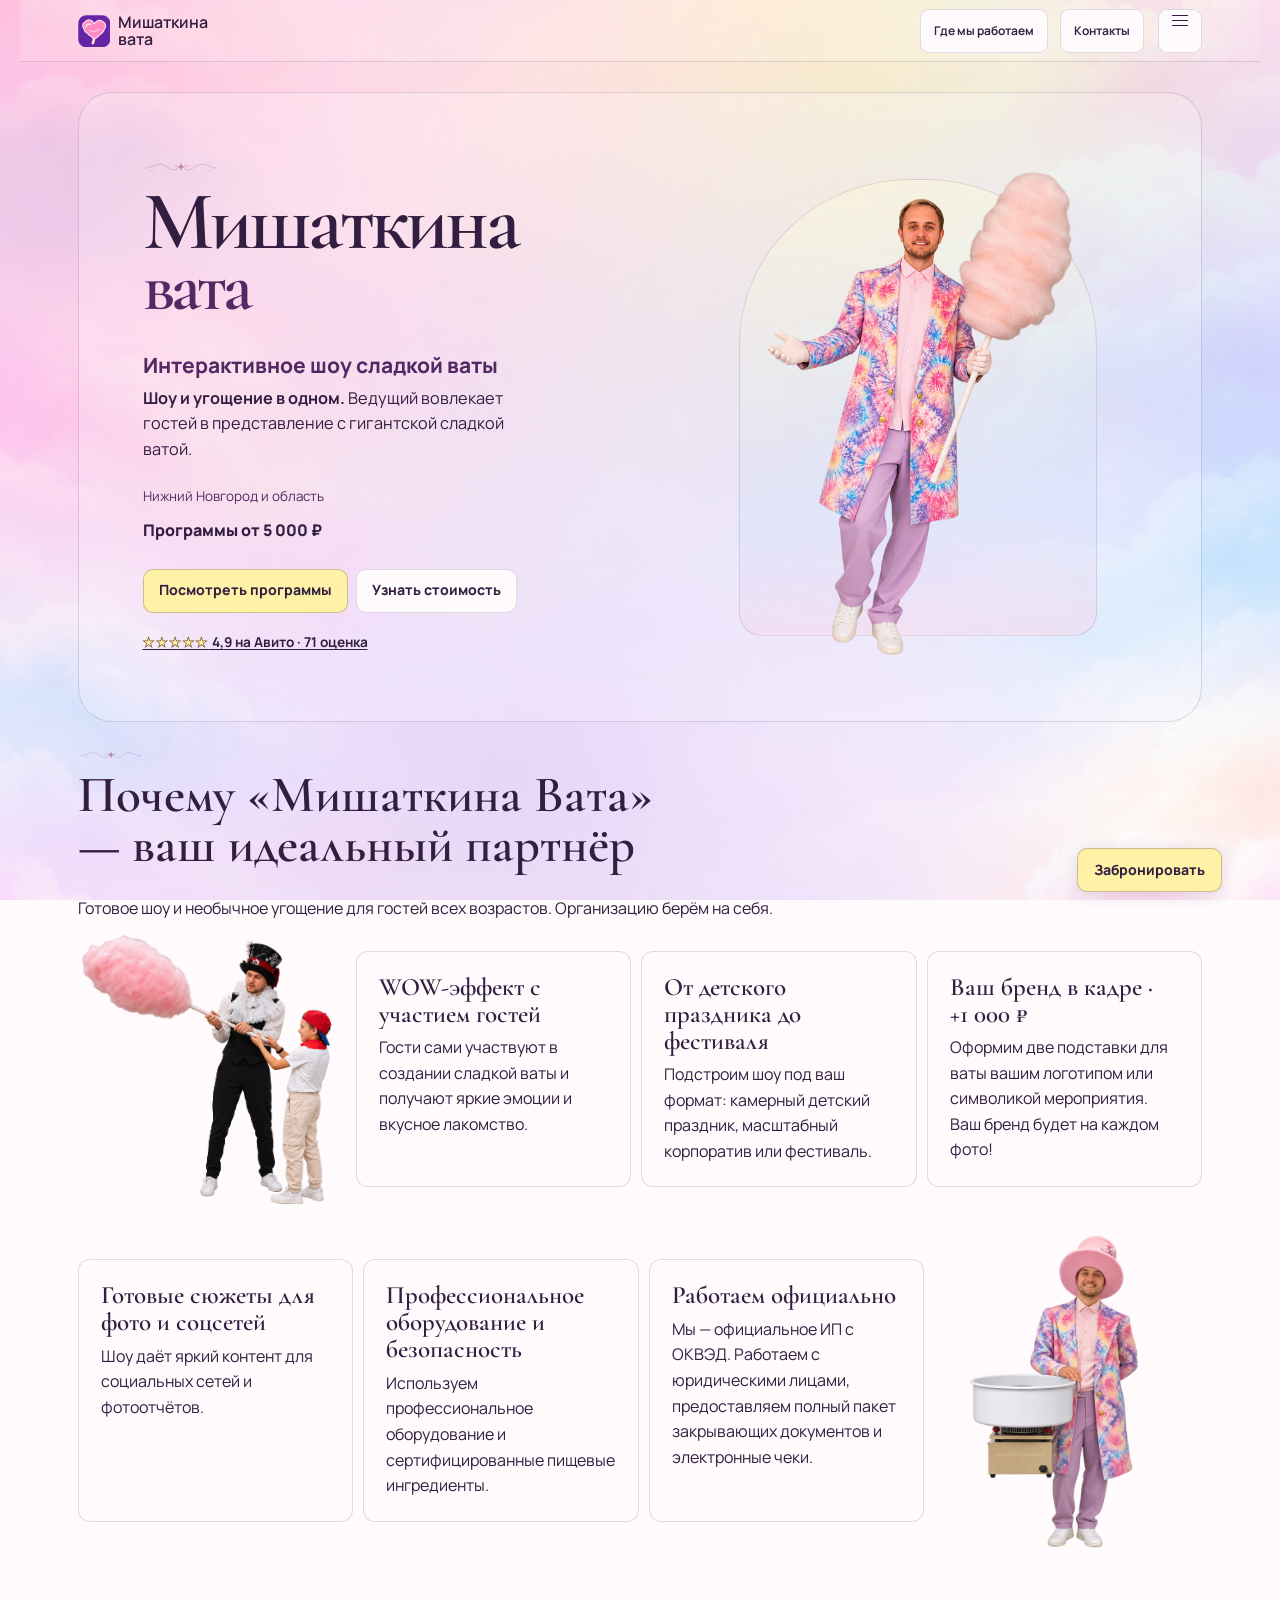
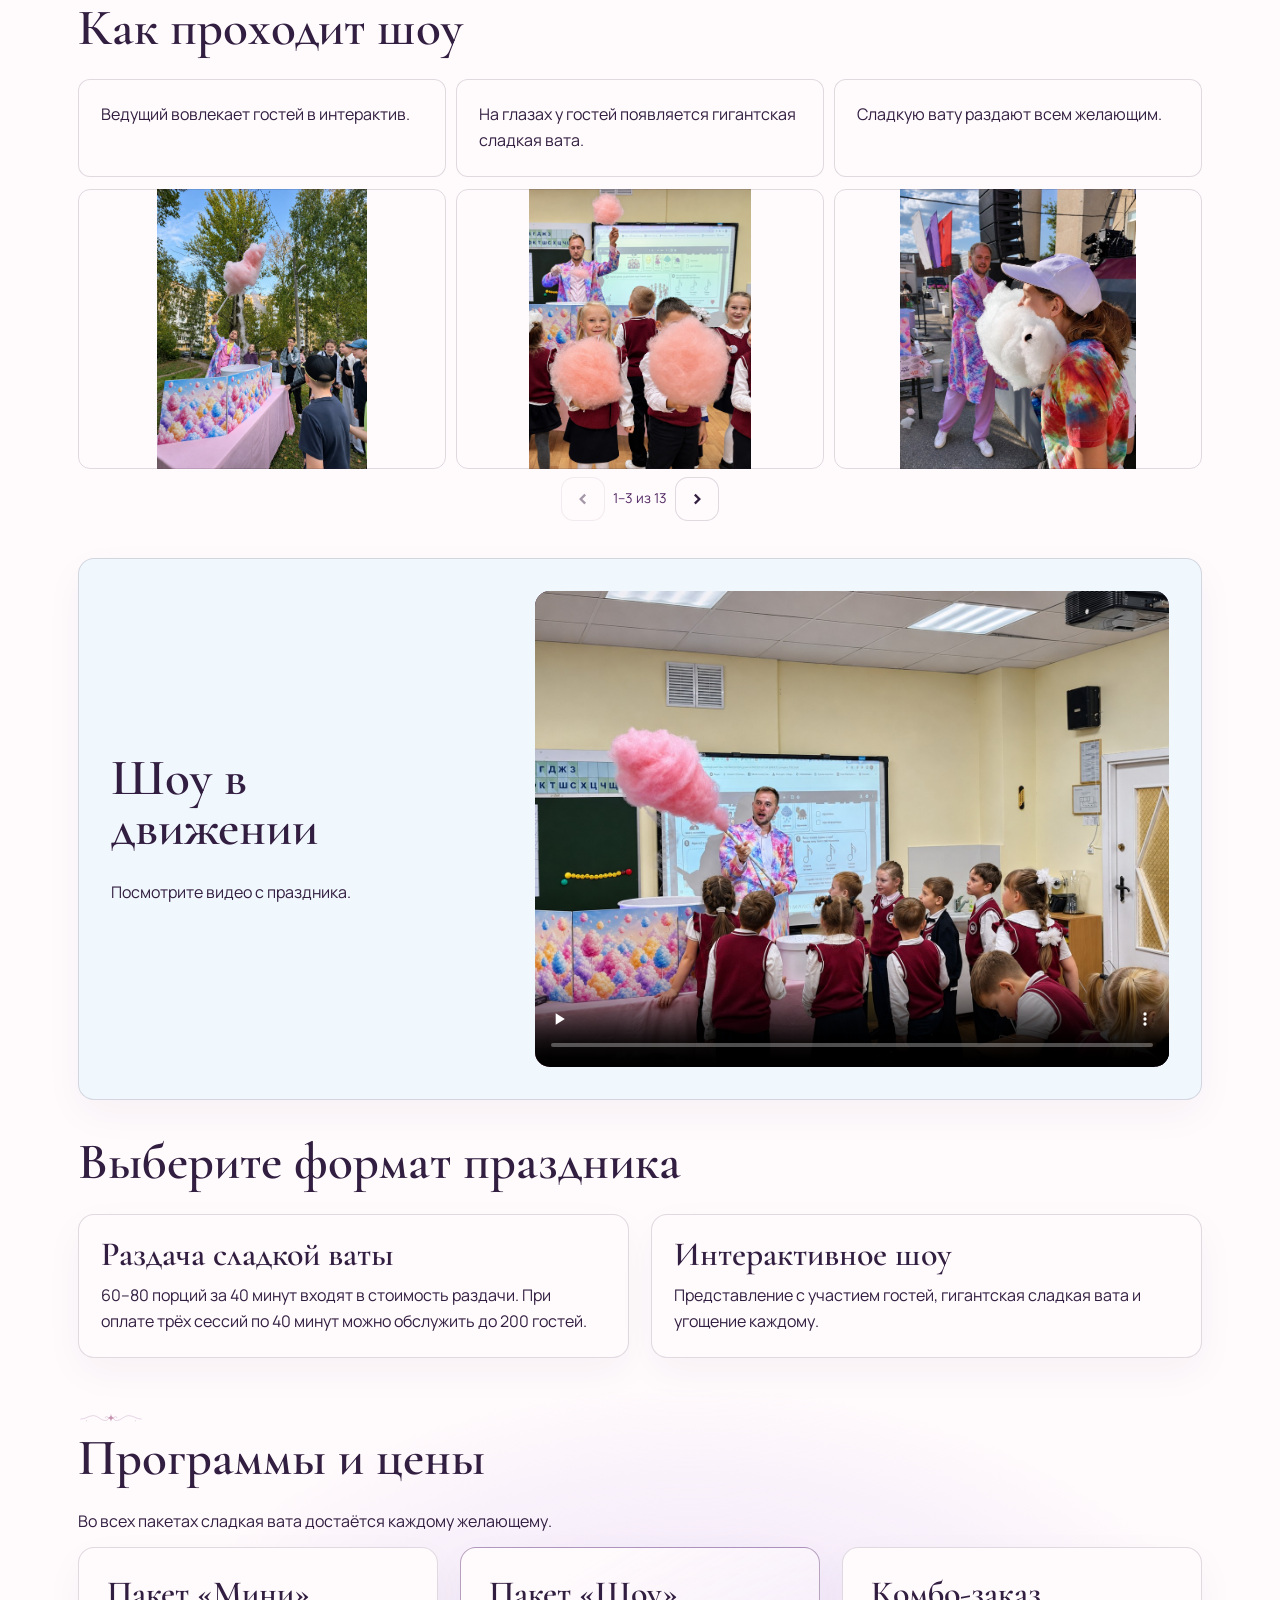
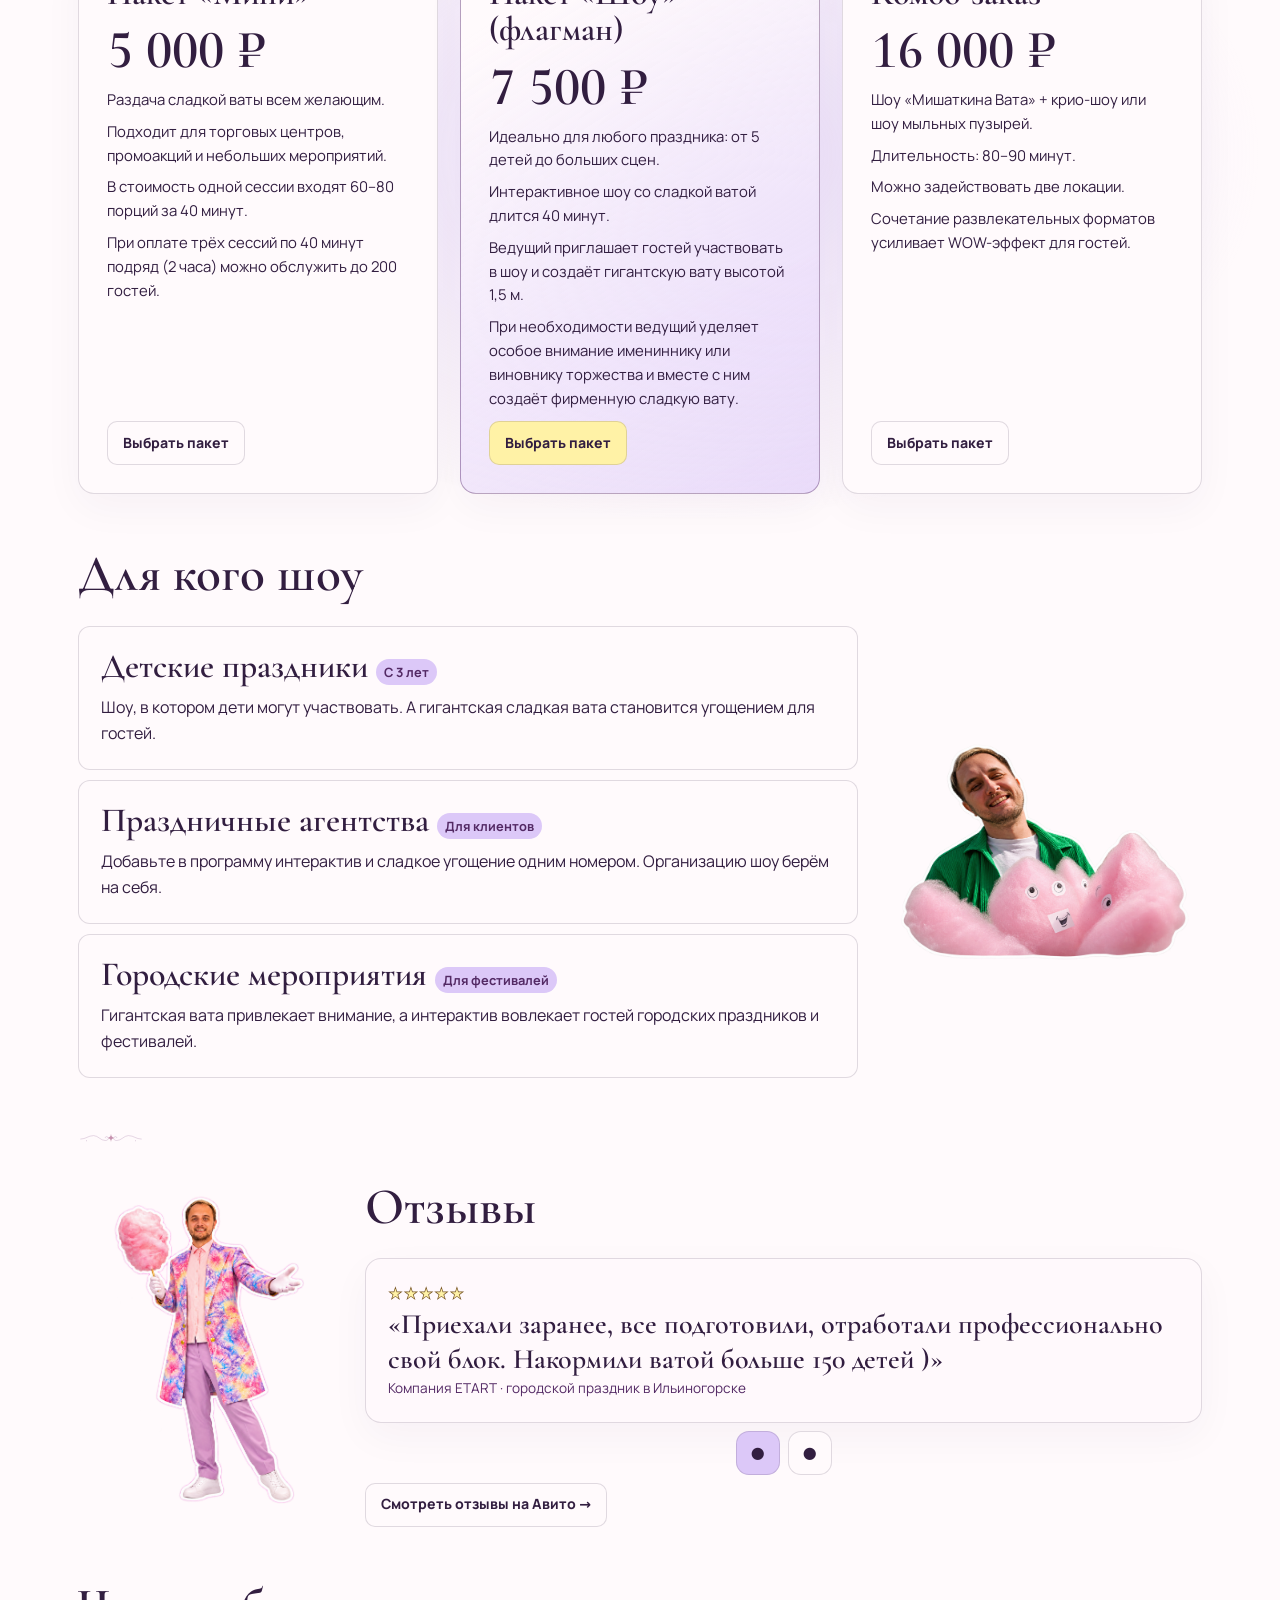
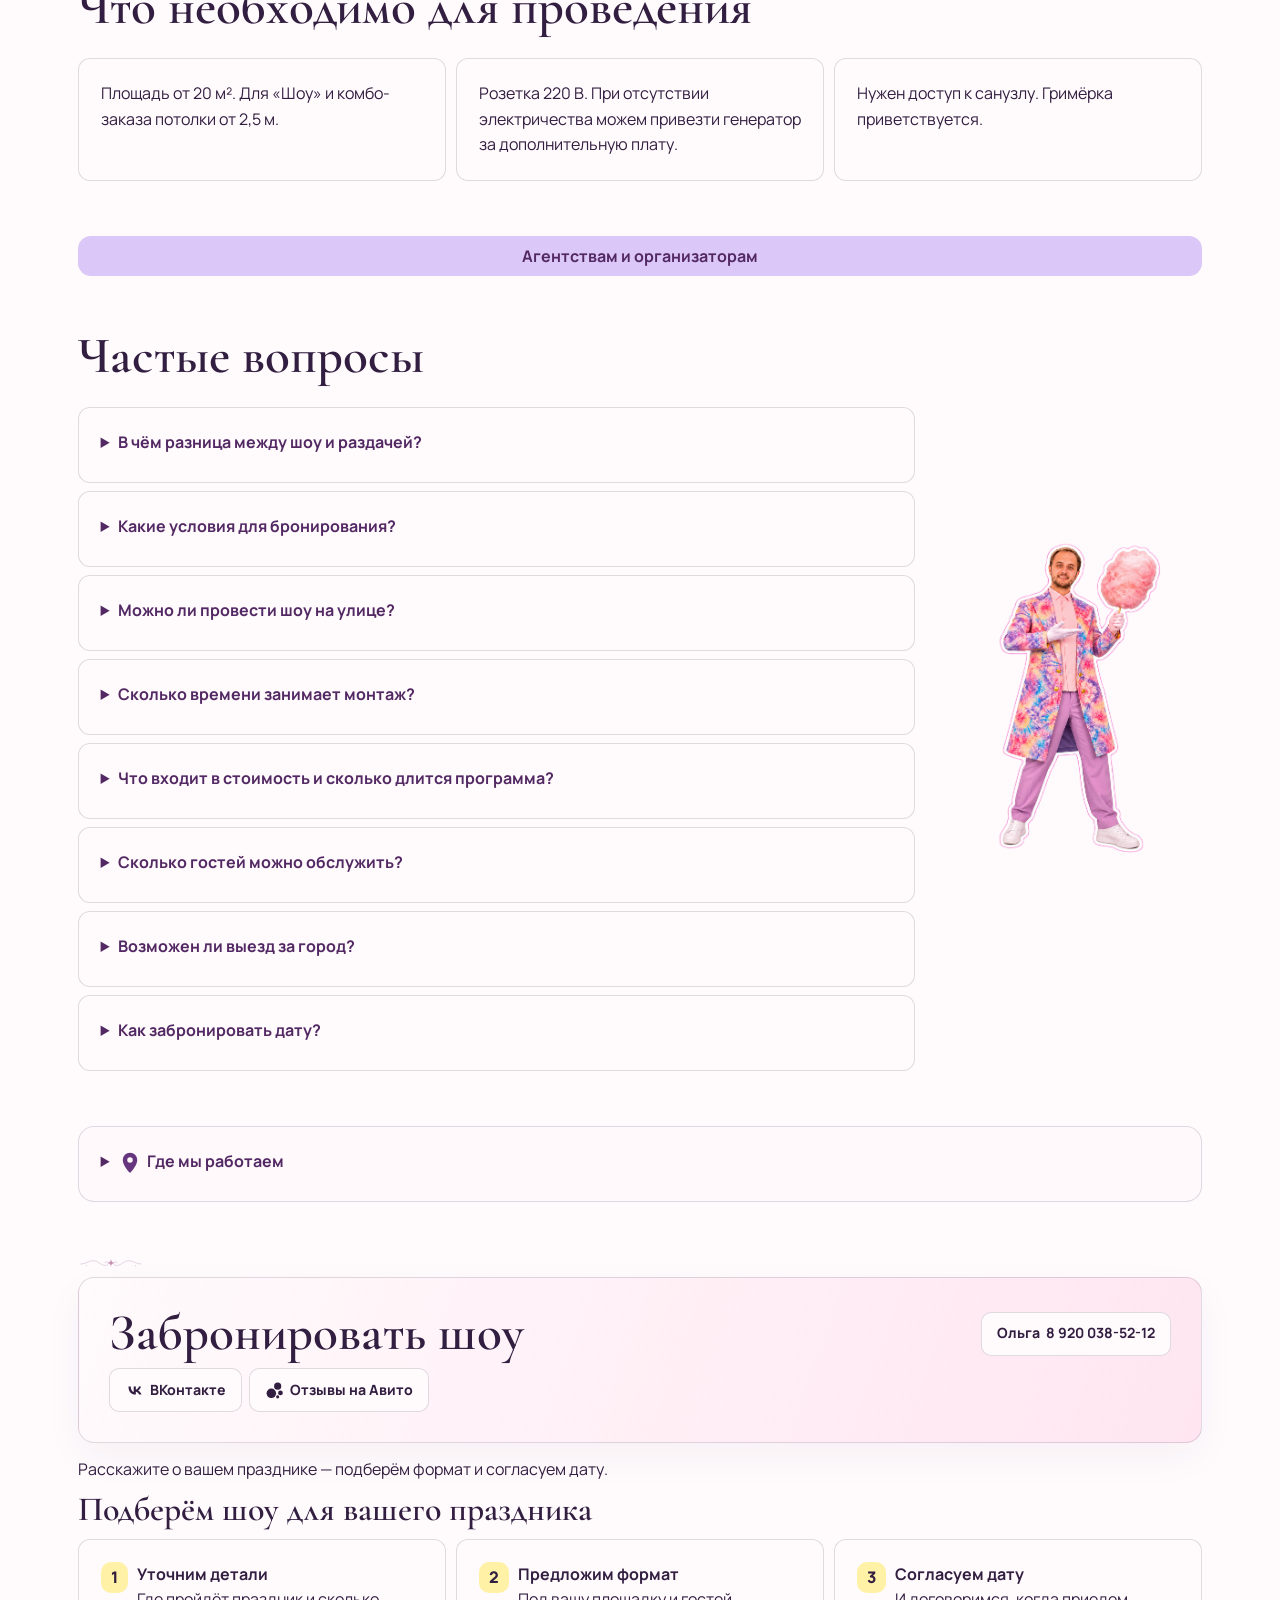
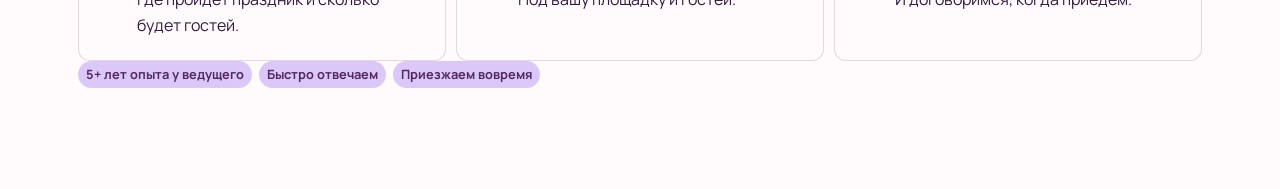
==== commit 3dc312a2: "Publish approved Fairy Floss site refresh" ====
--- a/index.html
+++ b/index.html
@@ -1,6 +1,6 @@
 <!doctype html>
 <html lang="ru">
-<head><meta charset="utf-8"><meta name="viewport" content="width=device-width,initial-scale=1"><title>Мишаткина вата — шоу сладкой ваты в Нижнем Новгороде и области</title><meta name="description" content="Интерактивное шоу и раздача сладкой ваты в Нижнем Новгороде и области. Программы для праздников от 5 000 ₽."><link rel="icon" href="assets/heart.png"><link rel="stylesheet" href="style.css?v=booking-success"><script src="cases.js" defer></script><script src="site.js?v=pages-1" defer></script></head>
+<head><meta charset="utf-8"><meta name="viewport" content="width=device-width,initial-scale=1"><title>Мишаткина вата — шоу сладкой ваты в Нижнем Новгороде и области</title><meta name="description" content="Интерактивное шоу и раздача сладкой ваты в Нижнем Новгороде и области. Программы для праздников от 5 000 ₽."><link rel="icon" href="assets/heart.png"><link rel="stylesheet" href="style.css?v=plan-paragraphs"><script src="cases.js" defer></script><script src="site.js?v=pages-1" defer></script></head>
 <body>
 <header class="refined-header"><a class="brand" href="#top"><img src="assets/heart.png" width="36" height="36" alt=""><span>Мишаткина<br>вата</span></a><div class="header-flips"><details class="flip"><summary><span>Где мы работаем</span><span>Нижний Новгород и область</span></summary></details><details class="flip contact-flip"><summary aria-label="Контакты"><span>Контакты</span><span aria-hidden="true">×</span></summary><a href="tel:+79200385212"><span>Ольга</span><span>8 920 038-52-12</span></a></details></div><details id="menu"><summary aria-label="Меню">☰</summary><nav aria-label="Разделы сайта"><a href="#formats">Форматы</a><a href="#video">Видео</a><a href="#show">Как проходит шоу</a><a href="#prices">Программы и цены</a><a href="#reviews">Отзывы</a><a href="#region">Где мы работаем</a><a href="#partners">Партнёрство</a><a href="#faq">Частые вопросы</a><a href="#booking">Контакты и заявка</a></nav></details></header>
 <main id="top">
@@ -15,17 +15,17 @@
 </div>
 <img class="intro-host" src="assets/host.png" width="995" height="1580" alt="Ведущий с большой розовой сладкой ватой" fetchpriority="high">
 </div>
-<p>Нижний Новгород и область</p><p class="from">Программы от 5 000 ₽</p><div class="hero-actions"><a class="cta" href="#prices">Посмотреть программы</a><a class="cta secondary" href="#booking" data-book>Узнать стоимость</a></div>
+<p>Нижний Новгород и область</p><p class="from">Программы от 5 000 ₽</p><div class="hero-actions"><a class="cta" href="#prices">Посмотреть программы</a><a class="cta secondary" href="#prices">Узнать стоимость</a></div>
 <a class="rating" href="#reviews"><span class="rating-stars" aria-hidden="true">★★★★★</span> 4,9 на Авито · 71 оценка</a>
 </section>
 <section id="partners"><h2>Почему «Мишаткина Вата» — ваш идеальный партнёр</h2>
 <p>Готовое шоу и необычное угощение для гостей всех возрастов. Организацию берём на себя.</p>
 <div class="partner-layout"><div class="partner-row partner-row-left"><img src="assets/host-interactive.png" width="1254" height="1254" alt="Ведущий и ребёнок держат гигантскую сладкую вату" loading="lazy" decoding="async"><div class="perks"><article><h3>WOW-эффект с участием гостей</h3><p>Гости сами участвуют в создании сладкой ваты и получают яркие эмоции и вкусное лакомство.</p></article>
 <article><h3>От детского праздника до фестиваля</h3><p>Подстроим шоу под ваш формат: камерный детский праздник, масштабный корпоратив или фестиваль.</p></article>
-<article><h3>Ваш бренд в кадре · +1 000 ₽</h3><p>Оформим две подставки для ваты вашим логотипом или символикой мероприятия. Ваш бренд будет на каждом фото!</p></article></div></div><div class="partner-row"><div class="perks"><article><h3>Готовые сюжеты для фото и соцсетей</h3><p>Шоу даёт яркий контент для социальных сетей и фотоотчётов.</p></article>
+<article><h3>Ваш бренд в кадре · <span class="perks-price">+1&nbsp;000&nbsp;₽</span></h3><p>Оформим две подставки для ваты вашим логотипом или символикой мероприятия. Ваш бренд будет на каждом фото!</p></article></div></div><div class="partner-row"><div class="perks"><article><h3>Готовые сюжеты для фото и соцсетей</h3><p>Шоу даёт яркий контент для социальных сетей и фотоотчётов.</p></article>
 <article><h3>Профессиональное оборудование и безопасность</h3><p>Используем профессиональное оборудование и сертифицированные пищевые ингредиенты.</p></article>
 <article><h3>Работаем официально</h3><p>Мы — официальное ИП с ОКВЭД. Работаем с юридическими лицами, предоставляем полный пакет закрывающих документов и электронные чеки.</p></article></div><img src="assets/host-equipment.png" width="1024" height="1536" alt="Ведущий в розовой шляпе у аппарата для сладкой ваты" loading="lazy" decoding="async"></div></div></section>
-<section id="show"><h2>Как проходит шоу</h2><ol class="show-flow"><li>Ведущий вовлекает гостей в интерактив.</li><li>На глазах у гостей появляется гигантская сладкая вата.</li><li>В пакете «Шоу» сладкую вату получает каждый.</li></ol>
+<section id="show"><h2>Как проходит шоу</h2><ol class="show-flow"><li>Ведущий вовлекает гостей в интерактив.</li><li>На глазах у гостей появляется гигантская сладкая вата.</li><li>Сладкую вату раздают всем желающим.</li></ol>
 <div class="gallery" aria-label="Карусель фотографий шоу">
 <div class="gallery-track" tabindex="0" aria-label="Слайды: используйте стрелки или свайп">
 <button class="gallery-slide" type="button" data-photo="assets/outside.jpg"><img src="assets/outside.jpg" alt="Шоу сладкой ваты на улице" loading="lazy"></button>
@@ -44,10 +44,31 @@
 </div>
 <div class="gallery-controls"><button type="button" data-gallery-prev aria-label="Предыдущий кадр">‹</button><span class="gallery-count" aria-live="polite">1 из 13</span><button type="button" data-gallery-next aria-label="Следующий кадр">›</button></div>
 </div></section>
-<section id="video"><div><h2>Шоу в движении</h2><p>Посмотрите видео с праздника.</p></div><video controls playsinline preload="none" poster="assets/show.jpg" aria-label="Видео шоу сладкой ваты"><source src="assets/show-video.mp4" type="video/mp4"><a href="assets/show-video.mp4">Открыть видео</a></video></section><section id="formats"><h2>Выберите формат праздника</h2><div class="format-grid"><article><h3>Раздача сладкой ваты</h3><p>60–80 порций за 40 минут входят в стоимость раздачи. При заказе на три часа можно обслужить до 200 гостей.</p></article><article><h3>Интерактивное шоу</h3><p>Представление с участием гостей, гигантская сладкая вата и угощение каждому.</p></article></div></section><section id="prices"><h2>Программы и цены</h2><div class="plans">
-<article class="plan"><h3>Пакет «Мини»</h3><p class="price">5 000 ₽</p><p>Идеально для торговых центров, промоакций и небольших мероприятий. Длительность: 40 минут. Количество порций: 60–80 за 40 минут входят в стоимость. Для максимального охвата чаще заказывают 3 сессии подряд (2 часа).</p><a class="cta secondary" href="#booking" data-book data-package="Пакет «Мини»">Выбрать пакет</a></article>
-<article class="plan"><h3>Пакет «Шоу» (флагман)</h3><p class="price">7 500 ₽</p><p>Идеально для любого праздника: от 5 детей до больших сцен. Длительность: 40 минут захватывающего интерактива. Включает сладкую вату каждому, создание гигантской ваты 1,5 м и интерактивы с помощью ваты. Бонус: эксклюзивная фирменная вата, созданная вместе с именинником или виновником торжества.</p><a class="cta secondary" href="#booking" data-book data-package="Пакет «Шоу» (флагман)">Выбрать пакет</a></article>
-<article class="plan"><h3>Комбо-заказ</h3><p class="price">16 000 ₽</p><p>Шоу «Мишаткина Вата» + фотозона или шоу мыльных пузырей. Длительность: 80–90 минут. Можно задействовать две локации. Сочетание развлекательных услуг даёт ещё более эффектный WOW-эффект для клиентов.</p><a class="cta secondary" href="#booking" data-book data-package="Комбо-заказ">Выбрать пакет</a></article>
+<section id="video"><div><h2>Шоу в движении</h2><p>Посмотрите видео с праздника.</p></div><video controls playsinline preload="none" poster="assets/show.jpg" aria-label="Видео шоу сладкой ваты"><source src="assets/show-video.mp4" type="video/mp4"><a href="assets/show-video.mp4">Открыть видео</a></video></section><section id="formats"><h2>Выберите формат праздника</h2><div class="format-grid"><article><h3>Раздача сладкой ваты</h3><p>60–80 порций за 40 минут входят в стоимость раздачи. При оплате трёх сессий по 40 минут можно обслужить до 200 гостей.</p></article><article><h3>Интерактивное шоу</h3><p>Представление с участием гостей, гигантская сладкая вата и угощение каждому.</p></article></div></section><section id="prices"><h2>Программы и цены</h2><p class="plans-note">Во всех пакетах сладкая вата достаётся каждому желающему.</p><div class="plans">
+<article class="plan"><h3>Пакет «Мини»</h3><p class="price">5 000 ₽</p>
+<div class="plan-description">
+  <p>Раздача сладкой ваты всем желающим.</p>
+  <p>Подходит для торговых центров, промоакций и небольших мероприятий.</p>
+  <p>В стоимость одной сессии входят 60–80 порций за 40 минут.</p>
+  <p>При оплате трёх сессий по 40 минут подряд (2 часа) можно обслужить до 200 гостей.</p>
+</div>
+<a class="cta secondary" href="#booking" data-book data-package="Пакет «Мини»">Выбрать пакет</a></article>
+<article class="plan"><h3>Пакет «Шоу» (флагман)</h3><p class="price">7 500 ₽</p>
+<div class="plan-description">
+  <p>Идеально для любого праздника: от 5 детей до больших сцен.</p>
+  <p>Интерактивное шоу со сладкой ватой длится 40 минут.</p>
+  <p>Ведущий приглашает гостей участвовать в шоу и создаёт гигантскую вату высотой 1,5 м.</p>
+  <p>При необходимости ведущий уделяет особое внимание имениннику или виновнику торжества и вместе с ним создаёт фирменную сладкую вату.</p>
+</div>
+<a class="cta secondary" href="#booking" data-book data-package="Пакет «Шоу» (флагман)">Выбрать пакет</a></article>
+<article class="plan"><h3>Комбо-заказ</h3><p class="price">16 000 ₽</p>
+<div class="plan-description">
+  <p>Шоу «Мишаткина Вата» + крио-шоу или шоу мыльных пузырей.</p>
+  <p>Длительность: 80–90 минут.</p>
+  <p>Можно задействовать две локации.</p>
+  <p>Сочетание развлекательных форматов усиливает WOW-эффект для гостей.</p>
+</div>
+<a class="cta secondary" href="#booking" data-book data-package="Комбо-заказ">Выбрать пакет</a></article>
 </div></section>
 
 
@@ -64,10 +85,10 @@
 <section id="venue"><h2>Что необходимо для проведения</h2><ul class="show-flow"><li>Площадь от 20 м². Для «Шоу» и комбо-заказа потолки от 2,5 м.</li><li>Розетка 220 В. При отсутствии электричества можем привезти генератор за дополнительную плату.</li><li>Нужен доступ к санузлу. Гримёрка приветствуется.</li></ul></section><aside class="agency"><details class="flip"><summary><span>Агентствам и организаторам</span><span>Скидка 10% при заказе от 3 шоу в месяц</span></summary></details></aside>
 <section id="faq" class="host-section"><div class="host-section-content"><h2>Частые вопросы</h2>
 <details><summary>В чём разница между шоу и раздачей?</summary><p>При раздаче гости получают угощение, а в «Шоу» участвуют в представлении. Сравните варианты в разделе <a href="#formats">«Форматы»</a>.</p></details>
-<details><summary>Какие условия для бронирования?</summary><p>Условия для партнёров: предоплата 20% для бронирования даты.</p></details>
+<details><summary>Какие условия для бронирования?</summary><p>Дата считается забронированной после внесения предоплаты 20%. Это условие действует для всех клиентов.</p></details>
 <details><summary>Можно ли провести шоу на улице?</summary><p>Да, в сухую безветренную погоду. Если на площадке нет электричества, можем привезти генератор за дополнительную плату.</p></details>
 <details><summary>Сколько времени занимает монтаж?</summary><p>Около 30 минут на монтаж и 20 минут на демонтаж.</p></details>
-<details><summary>Что входит в стоимость и сколько длится программа?</summary><p>Состав и длительность каждого пакета указаны в <a href="#prices">«Программах и ценах»</a>.</p></details><details><summary>Сколько гостей можно обслужить?</summary><p>При заказе трёхчасовой раздачи — до 200 гостей.</p></details><details><summary>Возможен ли выезд за город?</summary><p>Да, за дополнительную плату.</p></details><details><summary>Как забронировать дату?</summary><p>Свяжитесь с Ольгой по телефону или во ВКонтакте, чтобы обсудить формат и дату.</p></details></div><img class="section-host" src="assets/host-faq.png" width="1122" height="1402" alt="" loading="lazy" decoding="async"></section><section id="region"><details><summary><svg class="region-pin" viewBox="0 0 24 24" width="24" height="24" aria-hidden="true" focusable="false"><path fill="currentColor" fill-rule="evenodd" d="M12 1.75a7.25 7.25 0 0 0-7.25 7.25c0 5.02 5.81 11.54 6.47 12.27a1.05 1.05 0 0 0 1.56 0c.66-.73 6.47-7.25 6.47-12.27A7.25 7.25 0 0 0 12 1.75Zm0 4.5a2.75 2.75 0 1 0 0 5.5 2.75 2.75 0 0 0 0-5.5Z"/></svg><strong>Где мы работаем</strong></summary><p>Нижний Новгород и область: выезжаем в Бор, Дзержинск, Богородск и Кстово. Выезд за пределы Нижнего Новгорода — за дополнительную плату.</p></details></section>
+<details><summary>Что входит в стоимость и сколько длится программа?</summary><p>Состав и длительность каждого пакета указаны в <a href="#prices">«Программах и ценах»</a>.</p></details><details><summary>Сколько гостей можно обслужить?</summary><p>При оплате трёх сессий по 40 минут — до 200 гостей.</p></details><details><summary>Возможен ли выезд за город?</summary><p>Да, за дополнительную плату.</p></details><details><summary>Как забронировать дату?</summary><p>Свяжитесь с Ольгой по телефону или во ВКонтакте, чтобы обсудить формат и дату.</p></details></div><img class="section-host" src="assets/host-faq.png" width="1122" height="1402" alt="" loading="lazy" decoding="async"></section><section id="region"><details><summary><svg class="region-pin" viewBox="0 0 24 24" width="24" height="24" aria-hidden="true" focusable="false"><path fill="currentColor" fill-rule="evenodd" d="M12 1.75a7.25 7.25 0 0 0-7.25 7.25c0 5.02 5.81 11.54 6.47 12.27a1.05 1.05 0 0 0 1.56 0c.66-.73 6.47-7.25 6.47-12.27A7.25 7.25 0 0 0 12 1.75Zm0 4.5a2.75 2.75 0 1 0 0 5.5 2.75 2.75 0 0 0 0-5.5Z"/></svg><strong>Где мы работаем</strong></summary><p>Нижний Новгород и область: выезжаем в Бор, Дзержинск, Богородск и Кстово. Выезд за пределы Нижнего Новгорода — за дополнительную плату.</p></details></section>
 <section id="booking"><div class="booking-contact"><div class="booking-contact-head"><h2>Забронировать шоу</h2><a class="booking-phone" href="tel:+79200385212"><span>Ольга</span><strong>8 920 038-52-12</strong></a></div><div class="social-links"><a class="social-button" href="https://vk.ru/mishatavata"><svg class="social-icon" viewBox="0 0 24 24" aria-hidden="true" focusable="false"><path fill="currentColor" d="M13.1 17.2C7.6 17.2 4.5 13.4 4.4 7h2.8c.1 4.6 2.2 6.6 3.8 7V7h2.7v4c1.6-.2 3.2-2 3.8-4h2.7c-.5 2.4-2.3 4.2-3.6 4.9 1.3.6 3.4 2.3 4.2 5.3h-3c-.6-1.9-2.1-3.4-4.1-3.6v3.6z"/></svg>ВКонтакте</a><a class="social-button" href="https://www.avito.ru/nizhniy_novgorod/predlozheniya_uslug/saharnaya_vata_detskiy_den_rozhdeniya_krio-shou_2878155820"><svg class="social-icon" viewBox="0 0 24 24" aria-hidden="true" focusable="false" fill="currentColor"><circle cx="8" cy="15.5" r="6"/><circle cx="16" cy="6.5" r="4.5"/><circle cx="19.5" cy="15" r="3"/><circle cx="16" cy="20" r="2"/></svg>Отзывы на Авито</a></div></div>
 <div class="booking-guide"><p class="booking-invitation">Расскажите о вашем празднике — подберём формат и согласуем дату.</p>
 <h3>Подберём шоу для вашего праздника</h3>
--- a/style.css
+++ b/style.css
@@ -1,3 +1,4 @@
+@import url("fonts/fairy-floss.css");
 :root{--pink:#ffaece;--rose:#ffd0e4;--blue:#b8dcff;--lilac:#dcc8f8;--accent:#fff2a6;--ink:#321e40;--plum:#532964;--purple:#65367d;--paper:#fff9fc;--line:#a777ab55;--display:"Baskerville Old Face",Georgia,serif;--body:"Segoe UI",system-ui,sans-serif;--radius:22px;font:16px/1.52 var(--body);color:var(--ink);background:var(--paper)}
 *{box-sizing:border-box}[hidden]{display:none!important}
 html::before{content:"";position:fixed;inset:0;z-index:-1;background:radial-gradient(ellipse at 13% 16%,#ffaece8c,transparent 53%),radial-gradient(ellipse at 88% 41%,#b8dcff8a,transparent 55%),radial-gradient(ellipse at 40% 87%,#dcc8f8b0,transparent 58%),radial-gradient(ellipse at 67% 7%,#fff2a695,transparent 43%),linear-gradient(#fff9fc42,#fff9fc59),url("assets/clouds.jpg") center/cover no-repeat;pointer-events:none}
@@ -126,3 +127,205 @@
 }
 #booking-success h2 { margin: 0 0 10px; color: var(--plum); }
 #booking-success p { margin: 0 0 18px; }
+
+/* Fairy Floss: a quiet backdrop around the original artwork. */
+:root {
+  --display: "Cormorant Garamond", Georgia, serif;
+  --body: Manrope, "Segoe UI", system-ui, sans-serif;
+  --line: #321e4026;
+  --radius: 16px;
+  --gutter: clamp(16px, 4.5vw, 58px);
+  --section-gap: clamp(14px, 2.15vw, 32px);
+  --surface-shadow: 0 14px 40px #321e400a;
+  font-family: var(--body);
+  line-height: 1.6;
+  background: #fffafc;
+}
+
+h2, h3 { color: var(--ink); font-weight: 600; }
+h2 { font-size: clamp(32px, 4vw, 56px); line-height: .99; }
+h3 { font-size: clamp(24px, 2.65vw, 35px); line-height: 1.08; }
+main > section, .agency { padding: var(--section-gap) var(--gutter); }
+main > section:is(#partners,#prices,#reviews,#booking)::before {
+  width: 66px;
+  height: 12px;
+  margin-bottom: 8px;
+  opacity: .65;
+}
+main > section:is(#partners,#show,#venue,#formats,#reviews,#booking) { background: none; }
+main > section > p:not(.from) { max-width: 70ch; }
+.plans-note { margin-bottom: 12px; }
+
+.refined-header {
+  min-height: 62px;
+  gap: clamp(4px, 1.25vw, 14px);
+  padding-inline: var(--gutter);
+  background: #fffafc28;
+  backdrop-filter: none;
+  border-color: var(--line);
+}
+.refined-header .brand { color: var(--ink); font-size: clamp(12px, 1.6vw, 16px); gap: 8px; }
+.refined-header .header-flips { margin-inline-start: auto; gap: clamp(4px, 1.1vw, 12px); }
+.refined-header .header-flips .flip { max-width: 130px; }
+.refined-header .flip summary, .refined-header .contact-flip > a, .refined-header #menu summary {
+  min-height: 44px;
+  border: 1px solid var(--line);
+  border-radius: 9px;
+  background: #fffafc;
+  color: var(--ink);
+}
+.refined-header .flip summary { min-width: 0; padding-inline: clamp(6px, 1.1vw, 13px); }
+.refined-header .flip summary:hover, .refined-header .contact-flip > a:hover,
+.refined-header #menu summary:hover, nav a:hover { background: #f2e9fc; }
+.refined-header .contact-flip[open] summary {
+  min-height: 32px;
+  color: var(--ink);
+  border: 0;
+  background: transparent;
+}
+.refined-header #menu summary { width: 44px; }
+.refined-header nav { padding: 8px; border-radius: 12px; box-shadow: var(--surface-shadow); min-width: 205px; }
+.refined-header nav a { border-radius: 7px; }
+
+main > .intro {
+  position: relative;
+  isolation: isolate;
+  display: grid;
+  grid-template-columns: minmax(0, 1.15fr) minmax(0, 1fr);
+  grid-template-areas:
+    "copy host"
+    "region host"
+    "price host"
+    "actions host"
+    "rating host";
+  align-content: center;
+  align-items: center;
+  column-gap: clamp(10px, 4vw, 62px);
+  min-height: clamp(460px, 51vw, 610px);
+  margin: clamp(12px, 2.4vw, 30px) var(--gutter) 0;
+  padding: clamp(28px, 5vw, 64px);
+  background: #fffafc38;
+  border: 1px solid var(--line);
+  border-radius: clamp(18px, 3vw, 34px);
+}
+.intro-cover { display: contents; }
+.intro-cover::before, .intro-cover::after { content: none; }
+.intro-copy { grid-area: copy; }
+.intro-copy:has(.carnival-title)::before { width: 76px; margin: 0 0 13px; opacity: .68; }
+.carnival-title {
+  width: auto;
+  padding: 0;
+  border: 0;
+  background: none;
+  text-align: left;
+  color: var(--ink);
+  font-size: clamp(52px, 6.5vw, 98px);
+  line-height: .85;
+  letter-spacing: -.045em;
+}
+.carnival-title span { color: var(--ink); }
+.carnival-title span + span { font-size: .86em; color: var(--plum); margin-top: 0; }
+.intro-note { padding: 0; border: 0; margin: clamp(14px, 2.8vw, 34px) 0 0; max-width: 41ch; }
+.intro-label { font-size: clamp(15px, 1.65vw, 21px); line-height: 1.24; }
+.intro-description { margin-top: 8px; font-size: clamp(13px, 1.27vw, 17px); line-height: 1.55; }
+.intro-host { grid-area: host; width: auto; max-width: 100%; max-height: clamp(330px, 41vw, 500px); justify-self: center; }
+.intro::after {
+  content: "";
+  grid-area: host;
+  place-self: center;
+  width: 81%;
+  height: 91%;
+  border: 1px solid #321e4020;
+  border-radius: 48% 48% 23px 23px / 36% 36% 23px 23px;
+  background: linear-gradient(175deg, #fff8db80, #b8dcff30 72%, #ffd0e468);
+  pointer-events: none;
+  z-index: -1;
+}
+.intro > p:first-of-type { grid-area: region; margin-top: 17px; font-size: .84rem; color: var(--plum); }
+.intro .from { grid-area: price; margin-top: 4px; color: var(--ink); }
+.intro .hero-actions { grid-area: actions; margin-top: 18px; gap: 8px; }
+.intro .rating { grid-area: rating; margin-top: 12px; justify-self: start; }
+
+.cta, .more, .social-button, .booking-phone, .gallery-vk span {
+  min-height: 44px;
+  border-radius: 10px;
+  padding: 8px 15px;
+  color: var(--ink);
+  font-weight: 750;
+}
+.cta:not(.secondary) { background: var(--accent); border-color: #321e4040; }
+.cta.secondary, .booking-phone, .social-button, .more, .gallery-vk span { background: #fffafc; border: 1px solid var(--line); }
+.cta:hover, .cta.secondary:hover, .booking-phone:hover, .social-button:hover, .more:hover { background: #f1e8fb; }
+.bottom-book .cta { box-shadow: 0 3px 16px #321e4024; }
+
+.plans, .format-grid { gap: clamp(11px, 1.7vw, 22px); }
+#prices { background: linear-gradient(115deg, #dcc8f844, #fffafc 80%); }
+.plan, .format-grid article, .review, #video, .booking-contact {
+  border: 1px solid var(--line);
+  border-radius: var(--radius);
+  outline: 0;
+  box-shadow: var(--surface-shadow);
+}
+.plan, .plan:nth-child(3), .format-grid article, .format-grid article:nth-child(2) { background: #fffafc; }
+.plan { gap: 11px; padding: clamp(16px, 2.25vw, 28px); }
+.plan:nth-child(2) { border-color: #53296468; background: linear-gradient(148deg, #fffafc 12%, #dcc8f897 100%); }
+.plan::before { content: none; }
+.plan h3, .plan .price { text-align: left; margin: 0; }
+.plan .price { font-weight: 700; font-size: clamp(34px, 4.2vw, 54px); color: var(--ink); }
+.plan-description { display: grid; gap: 8px; font-size: .93rem; }
+.plan .cta { align-self: flex-start; }
+.plan:nth-child(2) .cta { background: var(--accent); }
+.plan:nth-child(2) .cta:hover { background: #f1e8fb; }
+.partner-layout, .host-section, .audience-layout { gap: clamp(12px, 2.4vw, 29px); }
+.perks article, .perks article:nth-child(2n), .audience-cards li, .audience-cards li:nth-child(2n),
+#faq details, .booking-steps li, .show-flow li { border-radius: 12px; background: #fffafc; }
+.perks h3 { overflow-wrap: normal; }
+.perks-price { white-space: nowrap; }
+#faq summary, #region summary { min-height: 30px; }
+#faq details + details { margin-top: 8px; }
+#video { width: calc(100% - var(--gutter) * 2); padding: clamp(16px, 3vw, 32px); background: #f0f7fd; }
+#video > div { max-width: 30ch; }
+.booking-contact { background: linear-gradient(110deg, #fffafc, #ffd0e47d); }
+.gallery-slide[data-photo] { border-radius: 12px; background: #fffafc; }
+.gallery-controls button, .dots button { border: 1px solid var(--line); background: #fffafc; color: var(--ink); min-width: 44px; min-height: 44px; }
+.dots button[aria-pressed=true] { background: var(--lilac); color: var(--ink); }
+.gallery-vk { background: #f2e9fc; }
+
+@media (max-width: 767px) {
+  .refined-header { min-height: 58px; padding-inline: 10px; }
+  .refined-header .brand img { width: 23px; }
+  main > .intro {
+    min-height: 0;
+    grid-template-columns: minmax(0, 1fr);
+    grid-template-areas: "copy" "host" "region" "price" "actions" "rating";
+    padding: clamp(16px, 4.4vw, 27px);
+    row-gap: 0;
+  }
+  .carnival-title { font-size: clamp(45px, 10.5vw, 76px); }
+  .intro-copy:has(.carnival-title)::before { width: 55px; margin-bottom: 10px; }
+  .intro-host { margin-top: 10px; max-height: clamp(190px, 54vw, 310px); }
+  .intro::after { width: min(78%, 235px); height: 90%; }
+  .intro-description { margin-top: 5px; }
+  .intro > p:first-of-type { margin-top: 10px; }
+  .intro .hero-actions { margin-top: 12px; gap: 6px; }
+  .intro .rating { margin-top: 7px; }
+  .partner-row, .partner-row-left, .host-section, #reviews.host-section { grid-template-columns: minmax(0,1fr); }
+  .partner-row > img, .section-host { max-height: 195px; }
+  #reviews .section-host, #reviews .host-section-content { grid-area: auto; }
+  #faq details, #region details { padding: 12px; }
+  #faq summary, #region summary { min-height: 44px; align-content: center; }
+}
+@media (min-width: 650px) and (max-width: 900px) {
+  .plans { grid-template-columns: minmax(0, 1fr); }
+}
+@media (max-width: 365px) {
+  .refined-header .brand img { display: none; }
+  .refined-header .header-flips .flip { max-width: 110px; }
+  .refined-header .contact-flip > a { font-size: 10px; }
+  .intro .hero-actions .cta { padding-inline: 8px; }
+}
+
+@media (min-width: 768px) {
+  .bottom-book { justify-content: flex-end; padding-inline: var(--gutter); }
+  .bottom-book .cta { width: auto; min-width: 145px; }
+}
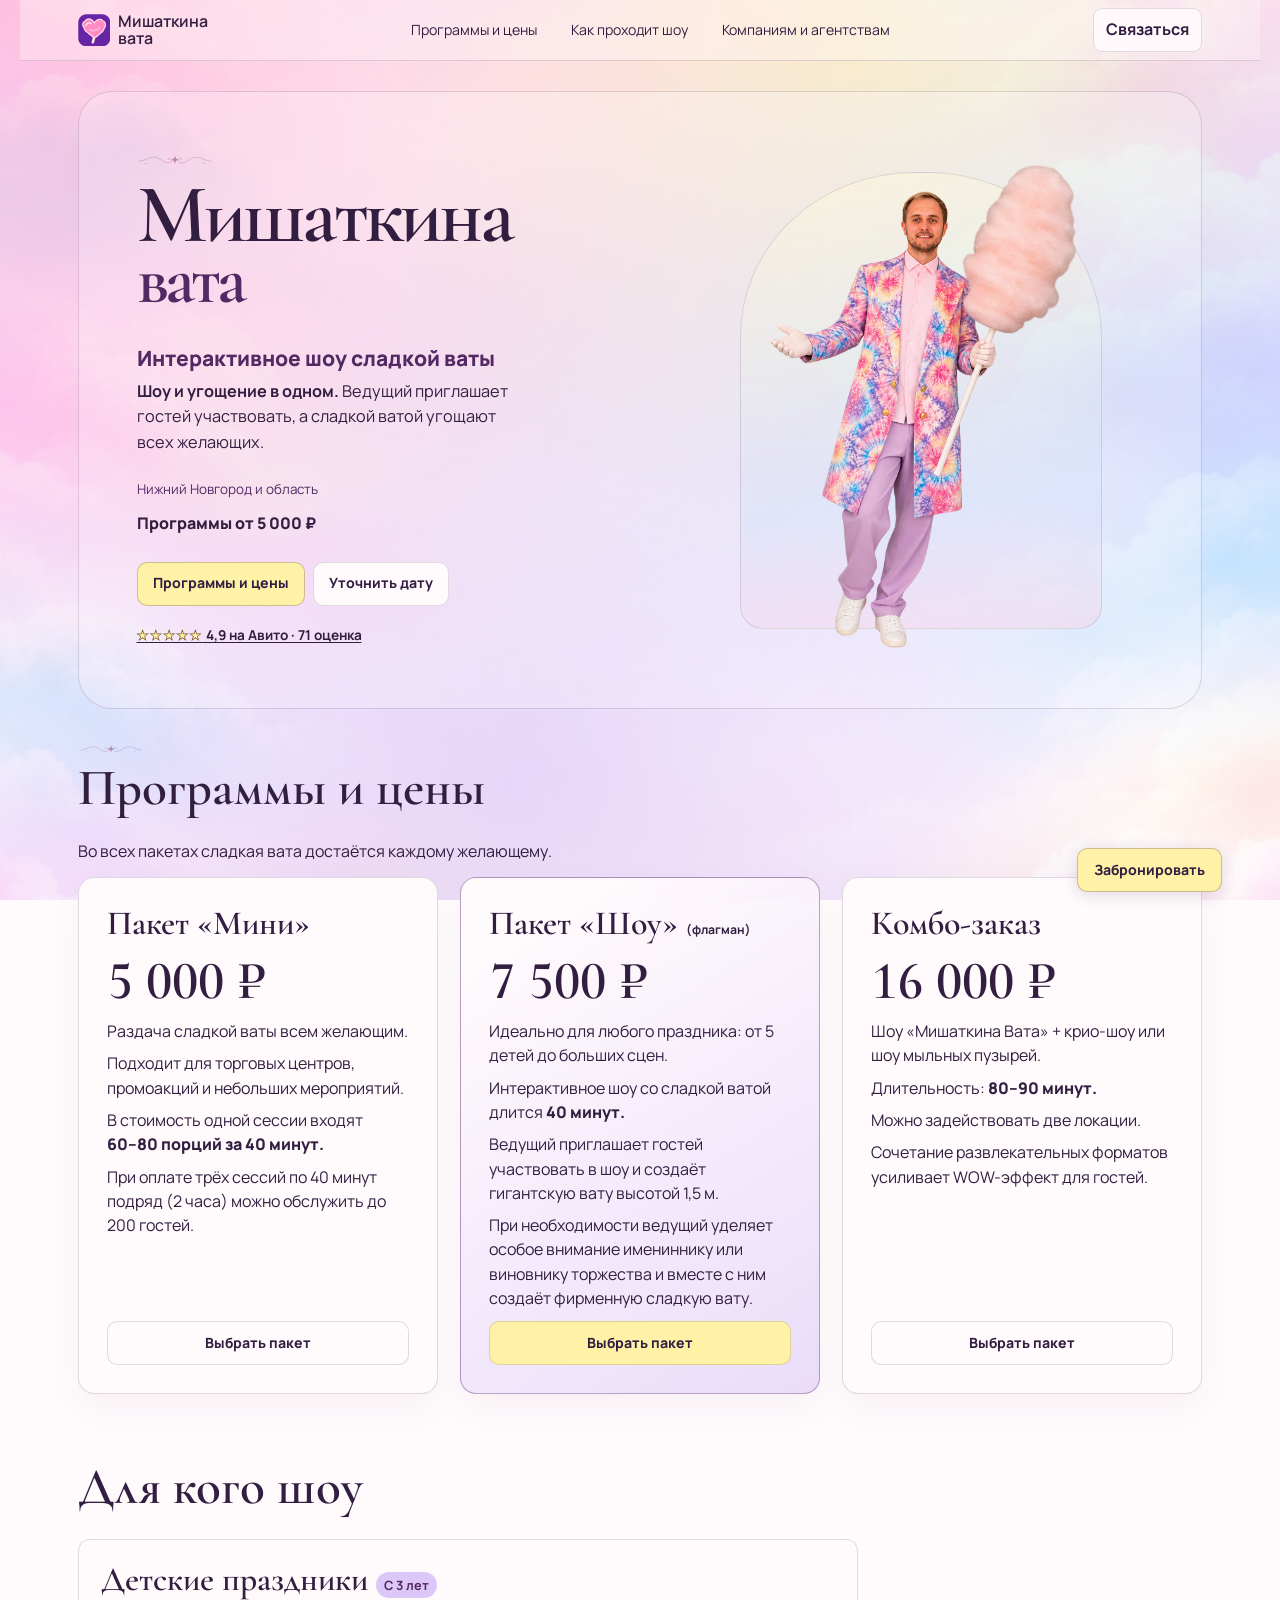
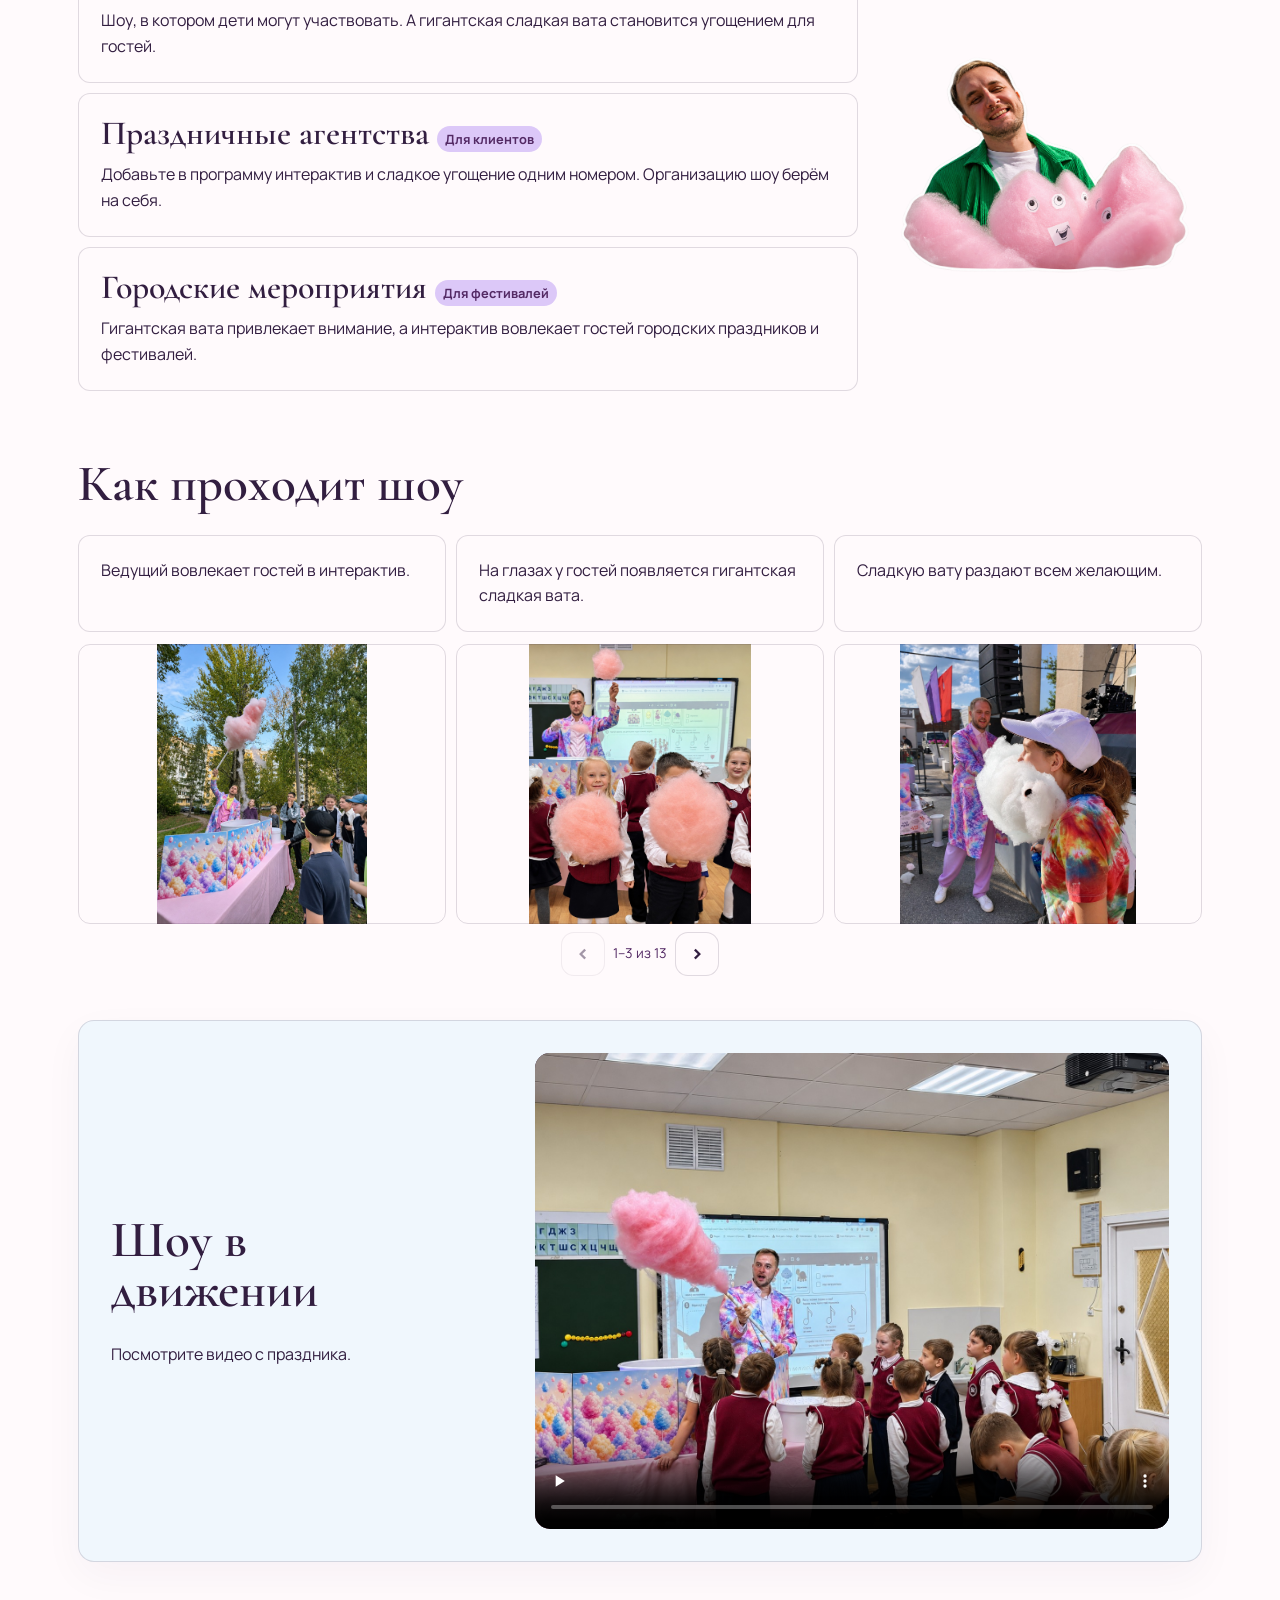
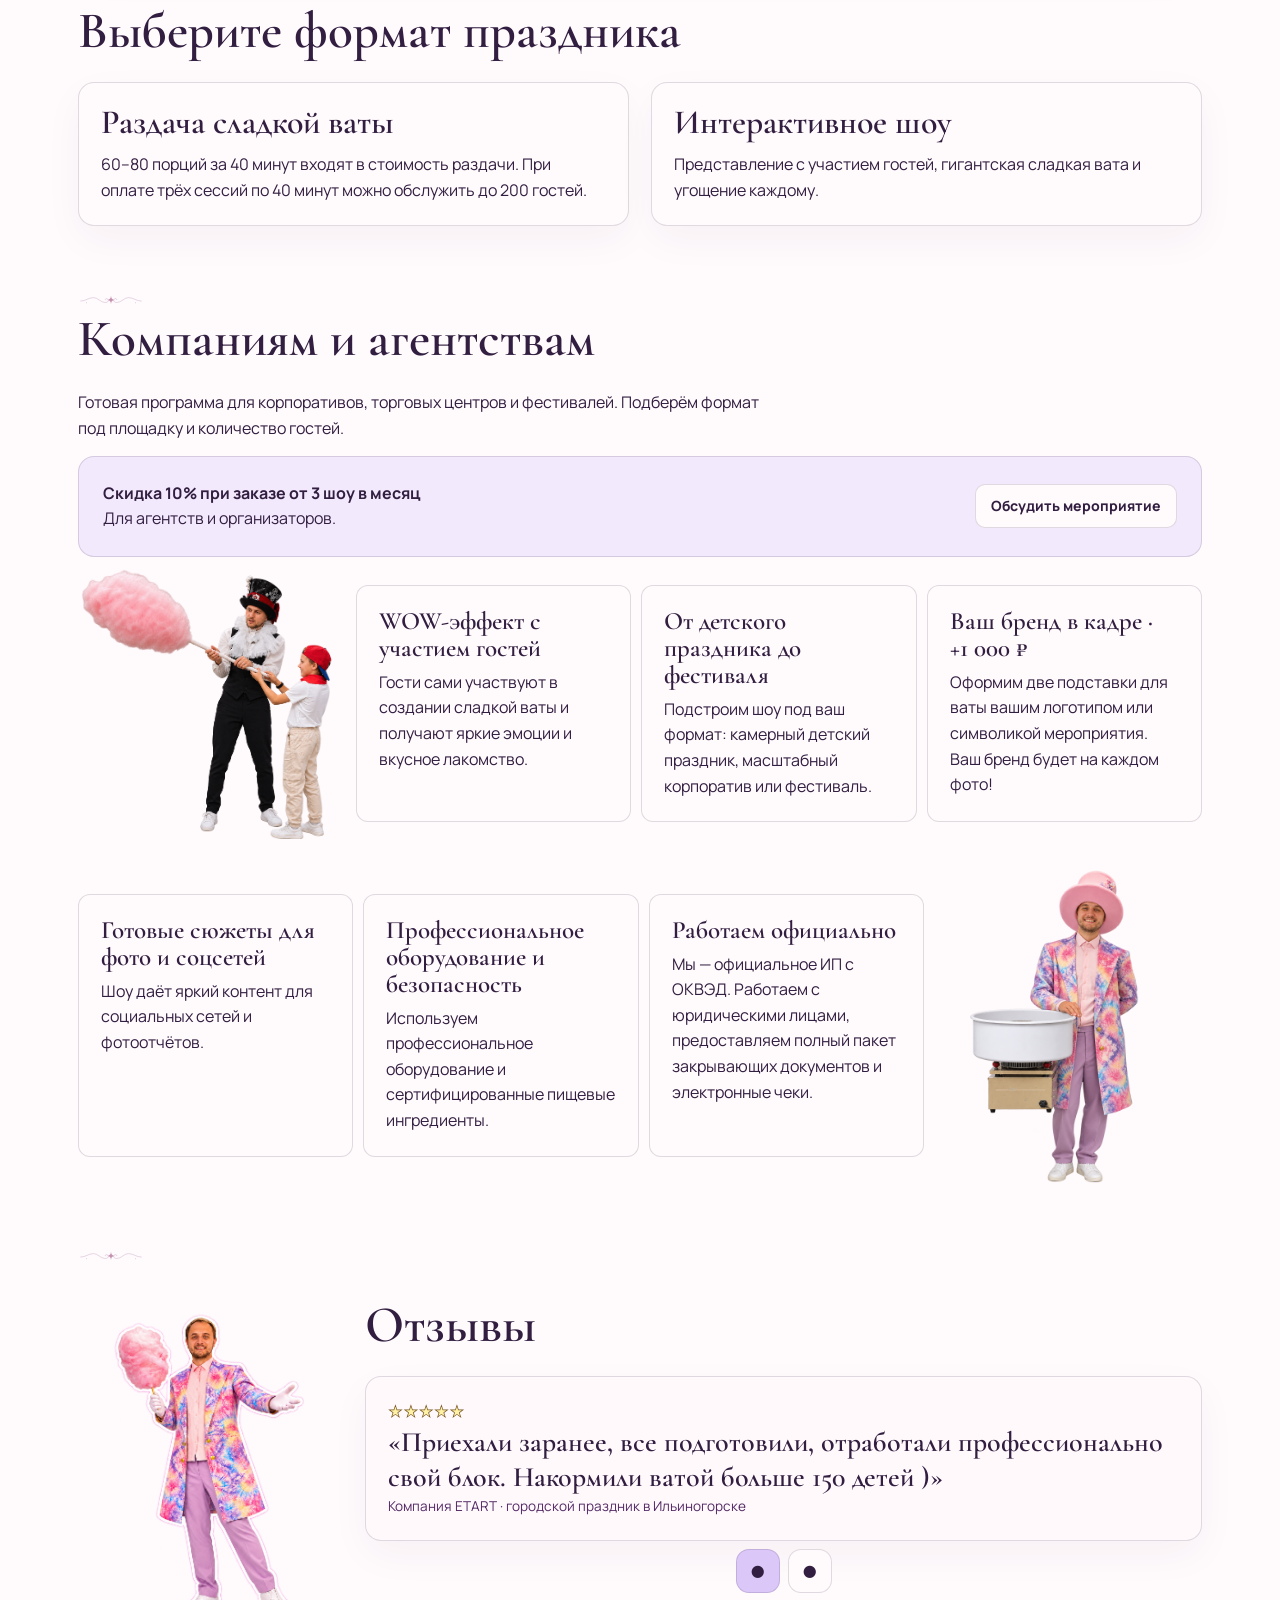
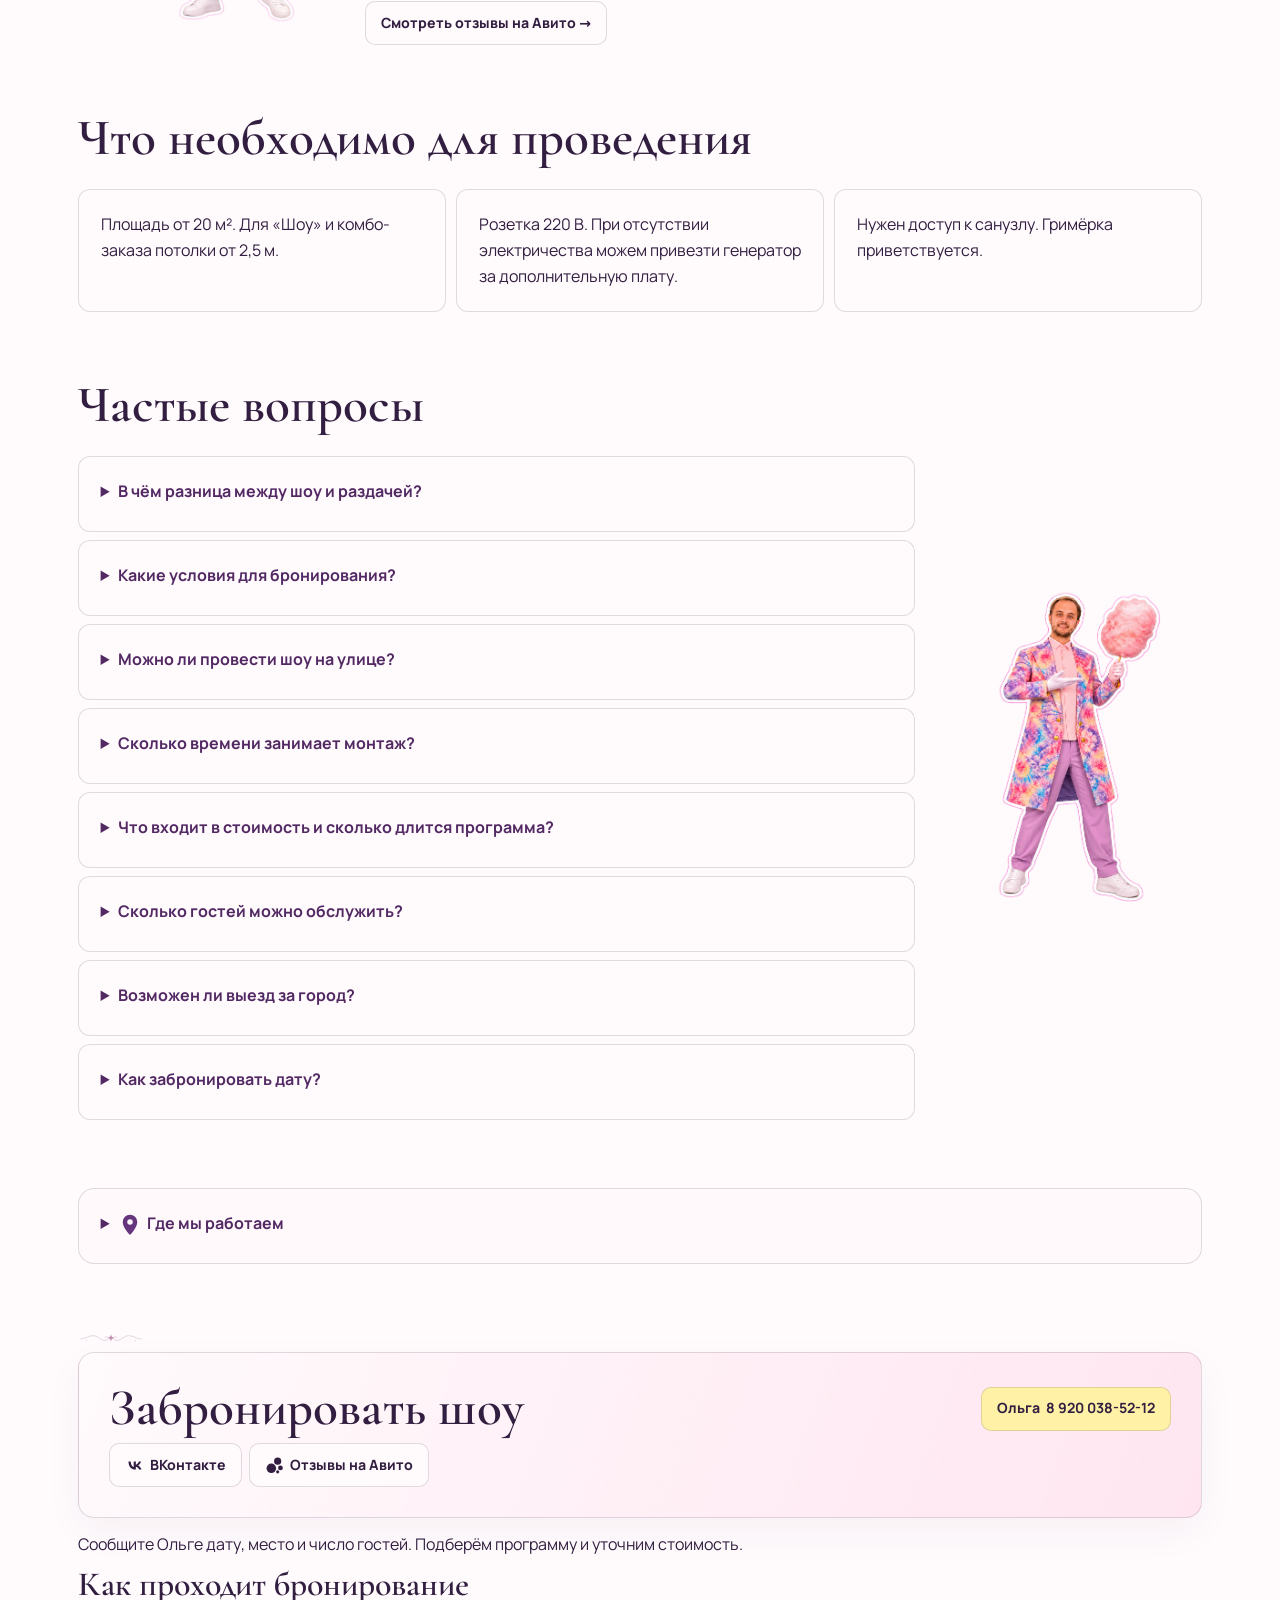
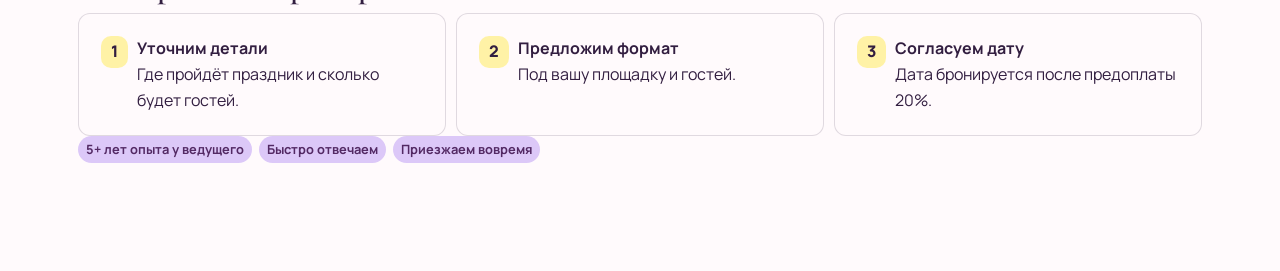
==== commit 246d27b8: "Publish adaptive event landing page" ====
--- a/index.html
+++ b/index.html
@@ -1,30 +1,64 @@
 <!doctype html>
 <html lang="ru">
-<head><meta charset="utf-8"><meta name="viewport" content="width=device-width,initial-scale=1"><title>Мишаткина вата — шоу сладкой ваты в Нижнем Новгороде и области</title><meta name="description" content="Интерактивное шоу и раздача сладкой ваты в Нижнем Новгороде и области. Программы для праздников от 5 000 ₽."><link rel="icon" href="assets/heart.png"><link rel="stylesheet" href="style.css?v=plan-paragraphs"><script src="cases.js" defer></script><script src="site.js?v=pages-1" defer></script></head>
+<head><meta charset="utf-8"><meta name="viewport" content="width=device-width,initial-scale=1"><title>Мишаткина вата — шоу сладкой ваты в Нижнем Новгороде и области</title><meta name="description" content="Интерактивное шоу и раздача сладкой ваты в Нижнем Новгороде и области. Программы для праздников от 5 000 ₽."><link rel="icon" href="assets/heart.png"><link rel="stylesheet" href="style.css?v=adaptive-overview"><script src="cases.js" defer></script><script src="site.js?v=pages-1" defer></script></head>
 <body>
-<header class="refined-header"><a class="brand" href="#top"><img src="assets/heart.png" width="36" height="36" alt=""><span>Мишаткина<br>вата</span></a><div class="header-flips"><details class="flip"><summary><span>Где мы работаем</span><span>Нижний Новгород и область</span></summary></details><details class="flip contact-flip"><summary aria-label="Контакты"><span>Контакты</span><span aria-hidden="true">×</span></summary><a href="tel:+79200385212"><span>Ольга</span><span>8 920 038-52-12</span></a></details></div><details id="menu"><summary aria-label="Меню">☰</summary><nav aria-label="Разделы сайта"><a href="#formats">Форматы</a><a href="#video">Видео</a><a href="#show">Как проходит шоу</a><a href="#prices">Программы и цены</a><a href="#reviews">Отзывы</a><a href="#region">Где мы работаем</a><a href="#partners">Партнёрство</a><a href="#faq">Частые вопросы</a><a href="#booking">Контакты и заявка</a></nav></details></header>
-<main id="top">
+<a class="skip-link" href="#top">К содержанию</a>
+<header class="refined-header"><a class="brand" href="#top"><img src="assets/heart.png" width="36" height="36" alt=""><span>Мишаткина<br>вата</span></a><nav class="desktop-nav" aria-label="Основная навигация">
+  <a href="#prices">Программы и цены</a>
+  <a href="#show">Как проходит шоу</a>
+  <a href="#partners">Компаниям и агентствам</a>
+</nav>
+<a class="header-contact" href="#booking">Связаться</a>
+<details id="menu"><summary aria-label="Меню">☰</summary><nav aria-label="Разделы сайта"><a href="#formats">Форматы</a><a href="#video">Видео</a><a href="#show">Как проходит шоу</a><a href="#prices">Программы и цены</a><a href="#reviews">Отзывы</a><a href="#region">Где мы работаем</a><a href="#partners">Компаниям и агентствам</a><a href="#faq">Частые вопросы</a><a href="#booking">Контакты и заявка</a></nav></details></header>
+<main id="top" tabindex="-1">
 <section class="intro">
 <div class="intro-cover">
 <div class="intro-copy">
 <h1 class="carnival-title"><span>Мишаткина</span> <span>вата</span></h1>
 <div class="intro-note">
 <p class="intro-label">Интерактивное шоу сладкой ваты</p>
-<p class="intro-description"><strong>Шоу и угощение в одном.</strong> Ведущий вовлекает гостей в представление с гигантской сладкой ватой.</p>
+<p class="intro-description"><strong>Шоу и угощение в одном.</strong> Ведущий приглашает гостей участвовать, а сладкой ватой угощают всех желающих.</p>
 </div>
 </div>
 <img class="intro-host" src="assets/host.png" width="995" height="1580" alt="Ведущий с большой розовой сладкой ватой" fetchpriority="high">
 </div>
-<p>Нижний Новгород и область</p><p class="from">Программы от 5 000 ₽</p><div class="hero-actions"><a class="cta" href="#prices">Посмотреть программы</a><a class="cta secondary" href="#prices">Узнать стоимость</a></div>
+<p>Нижний Новгород и область</p><p class="from">Программы от 5 000 ₽</p><div class="hero-actions"><a class="cta" href="#prices">Программы и цены</a><a class="cta secondary" href="#booking">Уточнить дату</a></div>
 <a class="rating" href="#reviews"><span class="rating-stars" aria-hidden="true">★★★★★</span> 4,9 на Авито · 71 оценка</a>
 </section>
-<section id="partners"><h2>Почему «Мишаткина Вата» — ваш идеальный партнёр</h2>
-<p>Готовое шоу и необычное угощение для гостей всех возрастов. Организацию берём на себя.</p>
-<div class="partner-layout"><div class="partner-row partner-row-left"><img src="assets/host-interactive.png" width="1254" height="1254" alt="Ведущий и ребёнок держат гигантскую сладкую вату" loading="lazy" decoding="async"><div class="perks"><article><h3>WOW-эффект с участием гостей</h3><p>Гости сами участвуют в создании сладкой ваты и получают яркие эмоции и вкусное лакомство.</p></article>
-<article><h3>От детского праздника до фестиваля</h3><p>Подстроим шоу под ваш формат: камерный детский праздник, масштабный корпоратив или фестиваль.</p></article>
-<article><h3>Ваш бренд в кадре · <span class="perks-price">+1&nbsp;000&nbsp;₽</span></h3><p>Оформим две подставки для ваты вашим логотипом или символикой мероприятия. Ваш бренд будет на каждом фото!</p></article></div></div><div class="partner-row"><div class="perks"><article><h3>Готовые сюжеты для фото и соцсетей</h3><p>Шоу даёт яркий контент для социальных сетей и фотоотчётов.</p></article>
-<article><h3>Профессиональное оборудование и безопасность</h3><p>Используем профессиональное оборудование и сертифицированные пищевые ингредиенты.</p></article>
-<article><h3>Работаем официально</h3><p>Мы — официальное ИП с ОКВЭД. Работаем с юридическими лицами, предоставляем полный пакет закрывающих документов и электронные чеки.</p></article></div><img src="assets/host-equipment.png" width="1024" height="1536" alt="Ведущий в розовой шляпе у аппарата для сладкой ваты" loading="lazy" decoding="async"></div></div></section>
+<section id="prices"><h2>Программы и цены</h2><p class="plans-note">Во всех пакетах сладкая вата достаётся каждому желающему.</p><div class="plans">
+<article class="plan"><h3>Пакет «Мини»</h3><p class="price">5 000 ₽</p>
+<div class="plan-description">
+  <p>Раздача сладкой ваты всем желающим.</p>
+  <p>Подходит для торговых центров, промоакций и небольших мероприятий.</p>
+  <p>В стоимость одной сессии входят <strong><span class="number-range">60–80</span> порций за 40 минут.</strong></p>
+  <p>При оплате трёх сессий по 40 минут подряд (2 часа) можно обслужить до 200 гостей.</p>
+</div>
+<a class="cta secondary" href="#booking" data-book data-package="Пакет «Мини»">Выбрать пакет</a></article>
+<article class="plan"><h3>Пакет «Шоу» <span class="plan-highlight">(флагман)</span></h3><p class="price">7 500 ₽</p>
+<div class="plan-description">
+  <p>Идеально для любого праздника: от 5 детей до больших сцен.</p>
+  <p>Интерактивное шоу со сладкой ватой длится <strong>40 минут.</strong></p>
+  <p>Ведущий приглашает гостей участвовать в шоу и создаёт гигантскую вату высотой 1,5 м.</p>
+  <p>При необходимости ведущий уделяет особое внимание имениннику или виновнику торжества и вместе с ним создаёт фирменную сладкую вату.</p>
+</div>
+<a class="cta secondary" href="#booking" data-book data-package="Пакет «Шоу» (флагман)">Выбрать пакет</a></article>
+<article class="plan"><h3>Комбо-заказ</h3><p class="price">16 000 ₽</p>
+<div class="plan-description">
+  <p>Шоу «Мишаткина Вата» + крио-шоу или шоу мыльных пузырей.</p>
+  <p>Длительность: <strong>80–90 минут.</strong></p>
+  <p>Можно задействовать две локации.</p>
+  <p>Сочетание развлекательных форматов усиливает WOW-эффект для гостей.</p>
+</div>
+<a class="cta secondary" href="#booking" data-book data-package="Комбо-заказ">Выбрать пакет</a></article>
+</div></section>
+<section id="audience">
+<h2>Для кого шоу</h2><div class="audience-layout">
+<ul class="audience-cards" role="list">
+<li><div class="audience-top"><h3>Детские праздники</h3><span>С 3 лет</span></div><p>Шоу, в котором дети могут участвовать. А гигантская сладкая вата становится угощением для гостей.</p></li>
+<li><div class="audience-top"><h3>Праздничные агентства</h3><span>Для клиентов</span></div><p>Добавьте в программу интерактив и сладкое угощение одним номером. Организацию шоу берём на себя.</p></li>
+<li><div class="audience-top"><h3>Городские мероприятия</h3><span>Для фестивалей</span></div><p>Гигантская вата привлекает внимание, а интерактив вовлекает гостей городских праздников и фестивалей.</p></li>
+</ul><img class="audience-figure" src="assets/host-audience.png" width="1448" height="1086" alt="" loading="lazy" decoding="async"></div>
+</section>
 <section id="show"><h2>Как проходит шоу</h2><ol class="show-flow"><li>Ведущий вовлекает гостей в интерактив.</li><li>На глазах у гостей появляется гигантская сладкая вата.</li><li>Сладкую вату раздают всем желающим.</li></ol>
 <div class="gallery" aria-label="Карусель фотографий шоу">
 <div class="gallery-track" tabindex="0" aria-label="Слайды: используйте стрелки или свайп">
@@ -44,45 +78,20 @@
 </div>
 <div class="gallery-controls"><button type="button" data-gallery-prev aria-label="Предыдущий кадр">‹</button><span class="gallery-count" aria-live="polite">1 из 13</span><button type="button" data-gallery-next aria-label="Следующий кадр">›</button></div>
 </div></section>
-<section id="video"><div><h2>Шоу в движении</h2><p>Посмотрите видео с праздника.</p></div><video controls playsinline preload="none" poster="assets/show.jpg" aria-label="Видео шоу сладкой ваты"><source src="assets/show-video.mp4" type="video/mp4"><a href="assets/show-video.mp4">Открыть видео</a></video></section><section id="formats"><h2>Выберите формат праздника</h2><div class="format-grid"><article><h3>Раздача сладкой ваты</h3><p>60–80 порций за 40 минут входят в стоимость раздачи. При оплате трёх сессий по 40 минут можно обслужить до 200 гостей.</p></article><article><h3>Интерактивное шоу</h3><p>Представление с участием гостей, гигантская сладкая вата и угощение каждому.</p></article></div></section><section id="prices"><h2>Программы и цены</h2><p class="plans-note">Во всех пакетах сладкая вата достаётся каждому желающему.</p><div class="plans">
-<article class="plan"><h3>Пакет «Мини»</h3><p class="price">5 000 ₽</p>
-<div class="plan-description">
-  <p>Раздача сладкой ваты всем желающим.</p>
-  <p>Подходит для торговых центров, промоакций и небольших мероприятий.</p>
-  <p>В стоимость одной сессии входят 60–80 порций за 40 минут.</p>
-  <p>При оплате трёх сессий по 40 минут подряд (2 часа) можно обслужить до 200 гостей.</p>
+<section id="video"><div><h2>Шоу в движении</h2><p>Посмотрите видео с праздника.</p></div><video controls playsinline preload="none" poster="assets/show.jpg" aria-label="Видео шоу сладкой ваты"><source src="assets/show-video.mp4" type="video/mp4"><a href="assets/show-video.mp4">Открыть видео</a></video></section><section id="formats"><h2>Выберите формат праздника</h2><div class="format-grid"><article><h3>Раздача сладкой ваты</h3><p>60–80 порций за 40 минут входят в стоимость раздачи. При оплате трёх сессий по 40 минут можно обслужить до 200 гостей.</p></article><article><h3>Интерактивное шоу</h3><p>Представление с участием гостей, гигантская сладкая вата и угощение каждому.</p></article></div></section><section id="partners" aria-labelledby="partners-title">
+<h2 id="partners-title">Компаниям и агентствам</h2>
+<p class="section-lead">Готовая программа для корпоративов, торговых центров и фестивалей. Подберём формат под площадку и количество гостей.</p>
+<div class="partner-offer">
+  <p><strong>Скидка 10% при заказе от 3 шоу в месяц</strong><br>Для агентств и организаторов.</p>
+  <a class="cta secondary" href="#booking">Обсудить мероприятие</a>
 </div>
-<a class="cta secondary" href="#booking" data-book data-package="Пакет «Мини»">Выбрать пакет</a></article>
-<article class="plan"><h3>Пакет «Шоу» (флагман)</h3><p class="price">7 500 ₽</p>
-<div class="plan-description">
-  <p>Идеально для любого праздника: от 5 детей до больших сцен.</p>
-  <p>Интерактивное шоу со сладкой ватой длится 40 минут.</p>
-  <p>Ведущий приглашает гостей участвовать в шоу и создаёт гигантскую вату высотой 1,5 м.</p>
-  <p>При необходимости ведущий уделяет особое внимание имениннику или виновнику торжества и вместе с ним создаёт фирменную сладкую вату.</p>
-</div>
-<a class="cta secondary" href="#booking" data-book data-package="Пакет «Шоу» (флагман)">Выбрать пакет</a></article>
-<article class="plan"><h3>Комбо-заказ</h3><p class="price">16 000 ₽</p>
-<div class="plan-description">
-  <p>Шоу «Мишаткина Вата» + крио-шоу или шоу мыльных пузырей.</p>
-  <p>Длительность: 80–90 минут.</p>
-  <p>Можно задействовать две локации.</p>
-  <p>Сочетание развлекательных форматов усиливает WOW-эффект для гостей.</p>
-</div>
-<a class="cta secondary" href="#booking" data-book data-package="Комбо-заказ">Выбрать пакет</a></article>
-</div></section>
-
-
-<section id="audience">
-<h2>Для кого шоу</h2><div class="audience-layout">
-<ul class="audience-cards" role="list">
-<li><div class="audience-top"><h3>Детские праздники</h3><span>С 3 лет</span></div><p>Шоу, в котором дети могут участвовать. А гигантская сладкая вата становится угощением для гостей.</p></li>
-<li><div class="audience-top"><h3>Праздничные агентства</h3><span>Для клиентов</span></div><p>Добавьте в программу интерактив и сладкое угощение одним номером. Организацию шоу берём на себя.</p></li>
-<li><div class="audience-top"><h3>Городские мероприятия</h3><span>Для фестивалей</span></div><p>Гигантская вата привлекает внимание, а интерактив вовлекает гостей городских праздников и фестивалей.</p></li>
-</ul><img class="audience-figure" src="assets/host-audience.png" width="1448" height="1086" alt="" loading="lazy" decoding="async"></div>
-</section>
-
+<div class="partner-layout"><div class="partner-row partner-row-left"><img src="assets/host-interactive.png" width="1254" height="1254" alt="Ведущий и ребёнок держат гигантскую сладкую вату" loading="lazy" decoding="async"><div class="perks"><article><h3>WOW-эффект с участием гостей</h3><p>Гости сами участвуют в создании сладкой ваты и получают яркие эмоции и вкусное лакомство.</p></article>
+<article><h3>От детского праздника до фестиваля</h3><p>Подстроим шоу под ваш формат: камерный детский праздник, масштабный корпоратив или фестиваль.</p></article>
+<article><h3>Ваш бренд в кадре · <span class="perks-price">+1&nbsp;000&nbsp;₽</span></h3><p>Оформим две подставки для ваты вашим логотипом или символикой мероприятия. Ваш бренд будет на каждом фото!</p></article></div></div><div class="partner-row"><div class="perks"><article><h3>Готовые сюжеты для фото и соцсетей</h3><p>Шоу даёт яркий контент для социальных сетей и фотоотчётов.</p></article>
+<article><h3>Профессиональное оборудование и безопасность</h3><p>Используем профессиональное оборудование и сертифицированные пищевые ингредиенты.</p></article>
+<article><h3>Работаем официально</h3><p>Мы — официальное ИП с ОКВЭД. Работаем с юридическими лицами, предоставляем полный пакет закрывающих документов и электронные чеки.</p></article></div><img src="assets/host-equipment.png" width="1024" height="1536" alt="Ведущий в розовой шляпе у аппарата для сладкой ваты" loading="lazy" decoding="async"></div></div></section>
 <section id="cases" hidden><h2>Наши праздники</h2><p>Реальные мероприятия, яркие эмоции и сладкие впечатления.</p><div class="case-grid"></div></section><section id="reviews" class="host-section"><div class="host-section-content"><h2>Отзывы</h2><div class="review" aria-live="polite"><div class="stars" aria-label="Пять звёзд">★★★★★</div><blockquote></blockquote><p class="author"></p></div><div class="dots" aria-label="Выбор отзыва"></div><a class="more" href="https://www.avito.ru/nizhniy_novgorod/predlozheniya_uslug/saharnaya_vata_detskiy_den_rozhdeniya_krio-shou_2878155820">Смотреть отзывы на Авито →</a></div><img class="section-host" src="assets/host-reviews.png" width="1122" height="1402" alt="" loading="lazy" decoding="async"></section>
-<section id="venue"><h2>Что необходимо для проведения</h2><ul class="show-flow"><li>Площадь от 20 м². Для «Шоу» и комбо-заказа потолки от 2,5 м.</li><li>Розетка 220 В. При отсутствии электричества можем привезти генератор за дополнительную плату.</li><li>Нужен доступ к санузлу. Гримёрка приветствуется.</li></ul></section><aside class="agency"><details class="flip"><summary><span>Агентствам и организаторам</span><span>Скидка 10% при заказе от 3 шоу в месяц</span></summary></details></aside>
+<section id="venue"><h2>Что необходимо для проведения</h2><ul class="show-flow"><li>Площадь от 20 м². Для «Шоу» и комбо-заказа потолки от 2,5 м.</li><li>Розетка 220 В. При отсутствии электричества можем привезти генератор за дополнительную плату.</li><li>Нужен доступ к санузлу. Гримёрка приветствуется.</li></ul></section>
 <section id="faq" class="host-section"><div class="host-section-content"><h2>Частые вопросы</h2>
 <details><summary>В чём разница между шоу и раздачей?</summary><p>При раздаче гости получают угощение, а в «Шоу» участвуют в представлении. Сравните варианты в разделе <a href="#formats">«Форматы»</a>.</p></details>
 <details><summary>Какие условия для бронирования?</summary><p>Дата считается забронированной после внесения предоплаты 20%. Это условие действует для всех клиентов.</p></details>
@@ -90,12 +99,12 @@
 <details><summary>Сколько времени занимает монтаж?</summary><p>Около 30 минут на монтаж и 20 минут на демонтаж.</p></details>
 <details><summary>Что входит в стоимость и сколько длится программа?</summary><p>Состав и длительность каждого пакета указаны в <a href="#prices">«Программах и ценах»</a>.</p></details><details><summary>Сколько гостей можно обслужить?</summary><p>При оплате трёх сессий по 40 минут — до 200 гостей.</p></details><details><summary>Возможен ли выезд за город?</summary><p>Да, за дополнительную плату.</p></details><details><summary>Как забронировать дату?</summary><p>Свяжитесь с Ольгой по телефону или во ВКонтакте, чтобы обсудить формат и дату.</p></details></div><img class="section-host" src="assets/host-faq.png" width="1122" height="1402" alt="" loading="lazy" decoding="async"></section><section id="region"><details><summary><svg class="region-pin" viewBox="0 0 24 24" width="24" height="24" aria-hidden="true" focusable="false"><path fill="currentColor" fill-rule="evenodd" d="M12 1.75a7.25 7.25 0 0 0-7.25 7.25c0 5.02 5.81 11.54 6.47 12.27a1.05 1.05 0 0 0 1.56 0c.66-.73 6.47-7.25 6.47-12.27A7.25 7.25 0 0 0 12 1.75Zm0 4.5a2.75 2.75 0 1 0 0 5.5 2.75 2.75 0 0 0 0-5.5Z"/></svg><strong>Где мы работаем</strong></summary><p>Нижний Новгород и область: выезжаем в Бор, Дзержинск, Богородск и Кстово. Выезд за пределы Нижнего Новгорода — за дополнительную плату.</p></details></section>
 <section id="booking"><div class="booking-contact"><div class="booking-contact-head"><h2>Забронировать шоу</h2><a class="booking-phone" href="tel:+79200385212"><span>Ольга</span><strong>8 920 038-52-12</strong></a></div><div class="social-links"><a class="social-button" href="https://vk.ru/mishatavata"><svg class="social-icon" viewBox="0 0 24 24" aria-hidden="true" focusable="false"><path fill="currentColor" d="M13.1 17.2C7.6 17.2 4.5 13.4 4.4 7h2.8c.1 4.6 2.2 6.6 3.8 7V7h2.7v4c1.6-.2 3.2-2 3.8-4h2.7c-.5 2.4-2.3 4.2-3.6 4.9 1.3.6 3.4 2.3 4.2 5.3h-3c-.6-1.9-2.1-3.4-4.1-3.6v3.6z"/></svg>ВКонтакте</a><a class="social-button" href="https://www.avito.ru/nizhniy_novgorod/predlozheniya_uslug/saharnaya_vata_detskiy_den_rozhdeniya_krio-shou_2878155820"><svg class="social-icon" viewBox="0 0 24 24" aria-hidden="true" focusable="false" fill="currentColor"><circle cx="8" cy="15.5" r="6"/><circle cx="16" cy="6.5" r="4.5"/><circle cx="19.5" cy="15" r="3"/><circle cx="16" cy="20" r="2"/></svg>Отзывы на Авито</a></div></div>
-<div class="booking-guide"><p class="booking-invitation">Расскажите о вашем празднике — подберём формат и согласуем дату.</p>
-<h3>Подберём шоу для вашего праздника</h3>
+<div class="booking-guide"><p class="booking-invitation">Сообщите Ольге дату, место и число гостей. Подберём программу и уточним стоимость.</p>
+<h3>Как проходит бронирование</h3>
 <ol class="booking-steps" role="list">
 <li><span aria-hidden="true">1</span><div><strong>Уточним детали</strong><br>Где пройдёт праздник и сколько будет гостей.</div></li>
 <li><span aria-hidden="true">2</span><div><strong>Предложим формат</strong><br>Под вашу площадку и гостей.</div></li>
-<li><span aria-hidden="true">3</span><div><strong>Согласуем дату</strong><br>И договоримся, когда приедем.</div></li>
+<li><span aria-hidden="true">3</span><div><strong>Согласуем дату</strong><br>Дата бронируется после предоплаты 20%.</div></li>
 </ol>
 <ul class="booking-promises" role="list"><li><strong>5+</strong> лет опыта у ведущего</li><li>Быстро отвечаем</li><li>Приезжаем вовремя</li></ul>
 </div><div id="formbox" hidden><p class="notice">Онлайн-заявки пока недоступны. Чтобы согласовать дату, позвоните Ольге.</p><a class="cta" href="tel:+79200385212">Позвонить</a></div></section>
--- a/style.css
+++ b/style.css
@@ -329,3 +329,102 @@
   .bottom-book { justify-content: flex-end; padding-inline: var(--gutter); }
   .bottom-book .cta { width: auto; min-width: 145px; }
 }
+
+/* Shared layout for families, companies and event organizers. */
+:root {
+  --section-gap: clamp(17px, 2.8vw, 34px);
+  scroll-padding-top: 12px;
+}
+.skip-link {
+  position: fixed;
+  z-index: 10;
+  inset: 8px auto auto 8px;
+  padding: 10px 14px;
+  background: var(--paper);
+  transform: translateY(-160%);
+}
+.skip-link:focus { transform: none; }
+.refined-header {
+  display: grid;
+  grid-template-columns: auto 1fr auto;
+  min-height: 60px;
+  padding-inline: var(--gutter);
+  background: #fffafc55;
+  backdrop-filter: blur(3px);
+}
+.refined-header .brand img { display: block; }
+.refined-header #menu { grid-column: 3; }
+.header-contact {
+  display: inline-flex;
+  min-height: 44px;
+  align-items: center;
+  justify-content: center;
+  padding-inline: 12px;
+  border: 1px solid var(--line);
+  border-radius: 9px;
+  background: var(--paper);
+  font-weight: 700;
+  text-decoration: none;
+}
+.refined-header .header-contact {
+  grid-column: 2;
+  grid-row: 1;
+  justify-self: end;
+}
+.refined-header .desktop-nav { display: none; }
+
+main > .intro { min-height: auto; padding: clamp(22px, 4.6vw, 58px); }
+.intro .intro-label { font-weight: 800; }
+.intro .intro-description { max-width: 38ch; }
+.intro .hero-actions { row-gap: 8px; }
+main > #prices { background: none; }
+.plan-description { font-size: 1rem; line-height: 1.52; }
+.plan-description strong { font-weight: 800; }
+.plan .price, .number-range { white-space: nowrap; }
+.plan-highlight { font: 700 .76rem/1.3 var(--body); }
+.plan .cta { align-self: stretch; }
+.section-lead { margin-bottom: 14px; }
+.partner-offer {
+  display: flex;
+  align-items: center;
+  justify-content: space-between;
+  flex-wrap: wrap;
+  gap: 12px;
+  padding: clamp(14px, 2.5vw, 24px);
+  border: 1px solid var(--line);
+  border-radius: var(--radius);
+  background: #f2e9fc;
+}
+.booking-contact-head { column-gap: 16px; }
+#booking .booking-phone { background: var(--accent); }
+#booking .booking-phone:hover { background: #f1e8fb; }
+
+@media (min-width: 940px) {
+  .refined-header { grid-template-columns: auto minmax(0, 1fr) auto; }
+  .refined-header #menu { display: none; }
+  .refined-header .header-contact { grid-column: 3; }
+  .refined-header .desktop-nav {
+    position: static;
+    display: flex;
+    flex-wrap: wrap;
+    justify-content: center;
+    gap: 4px 10px;
+    padding: 0;
+    border: 0;
+    background: none;
+    box-shadow: none;
+    overflow: visible;
+  }
+  .desktop-nav a { display: inline-flex; align-items: center; min-height: 44px; font-size: .88rem; }
+  .plans { grid-template-columns: repeat(3, minmax(0, 1fr)); }
+  .plan h3 { min-block-size: 1.1em; }
+}
+@media (max-width: 939px) {
+  .plans { grid-template-columns: minmax(0, 1fr); }
+}
+@media (max-width: 767px) {
+  .refined-header { padding-inline: 12px; }
+  main > .intro { padding: 18px; }
+  .intro-host { max-height: clamp(150px, 43vw, 235px); }
+  .intro .hero-actions .cta { flex: 1 1 125px; font-size: .875rem; }
+}
